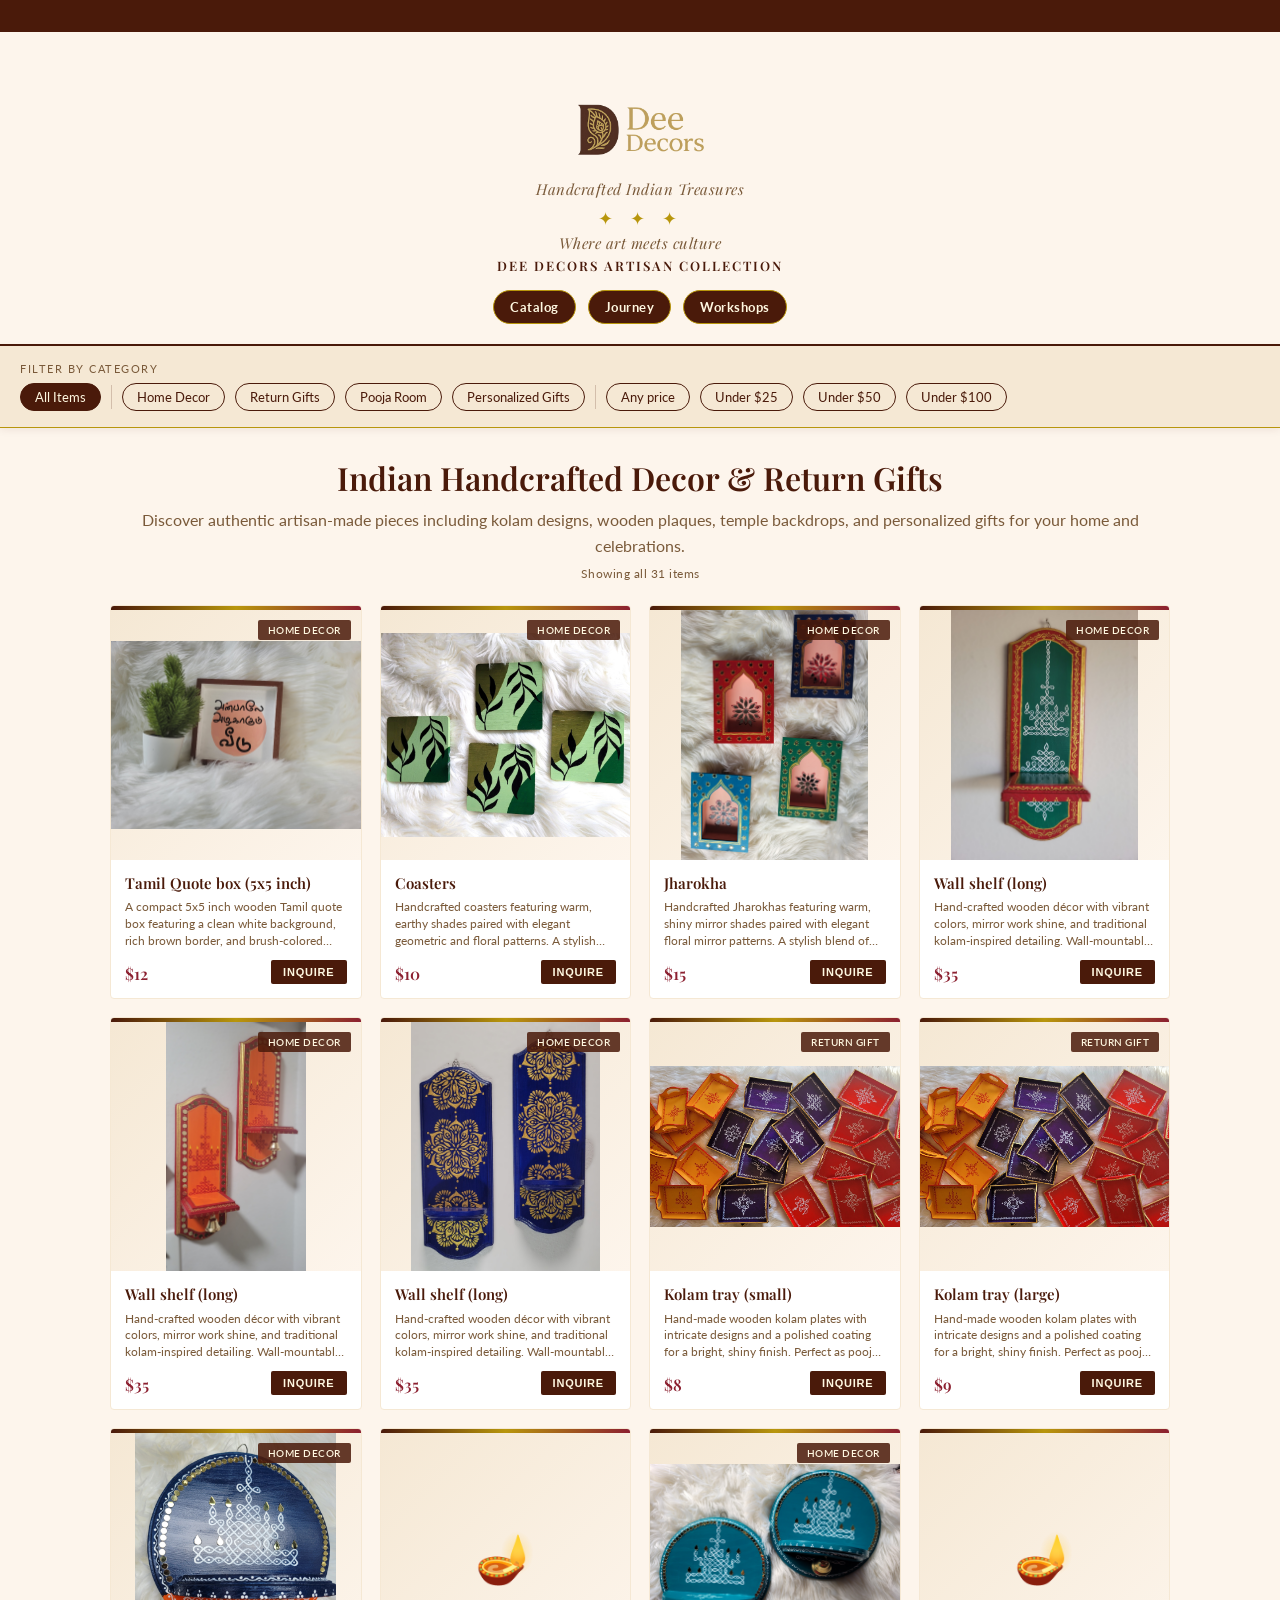
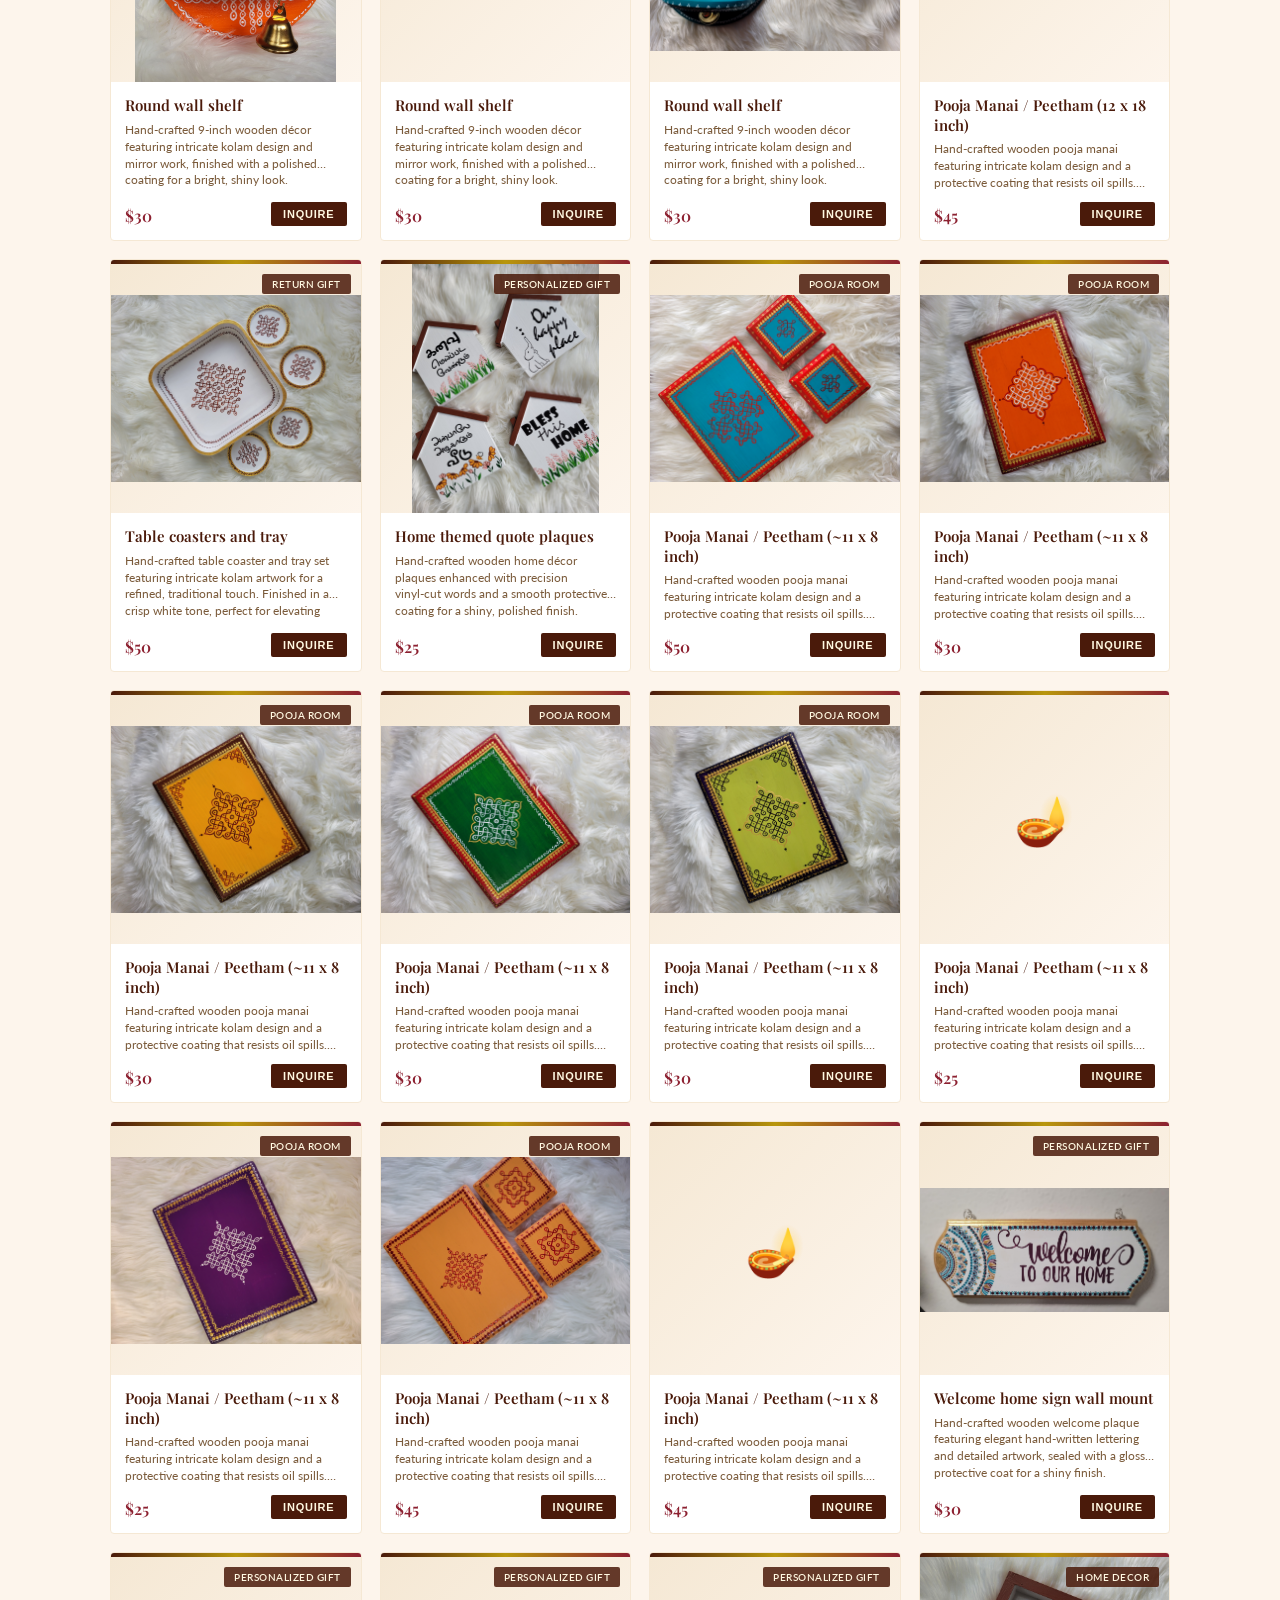
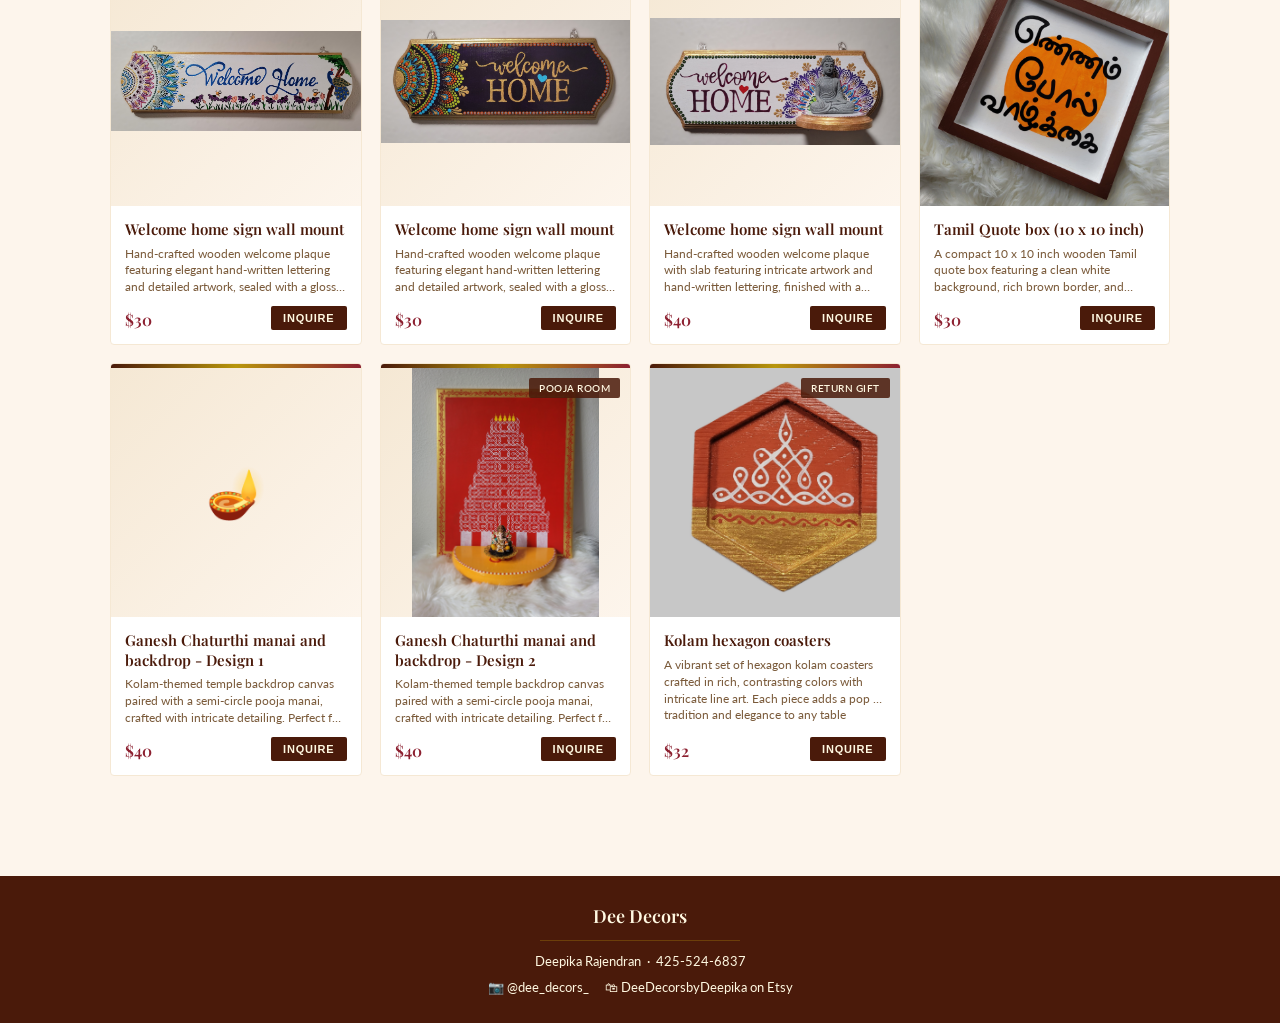
==== index.html @ 22d08502 "link and image updated" ====
<!doctype html>
<html lang="en">
  <head>
    <meta charset="UTF-8" />
    <meta name="viewport" content="width=device-width, initial-scale=1.0" />

    <!-- Primary Meta Tags for SEO -->
    <title>
      Indian Handcrafted Decor & Return Gifts | Dee Decors – Artisan Collection
    </title>
    <meta
      name="description"
      content="Discover authentic Indian handcrafted decor and return gifts at Dee Decors. Shop kolam designs, wooden plaques, temple backdrops, and personalized gifts for home, pooja rooms, and celebrations."
    />
    <meta
      name="keywords"
      content="Indian decor, handcrafted decor, return gifts, kolam designs, wooden plaques, pooja room decor, personalized gifts, Indian home decor, temple backdrop, handmade gifts"
    />
    <meta name="author" content="Dee Decors" />
    <meta name="robots" content="index, follow" />
    <meta name="language" content="English" />

    <!-- Open Graph / Social Media Tags -->
    <meta property="og:type" content="website" />
    <meta
      property="og:title"
      content="Indian Handcrafted Decor & Return Gifts | Dee Decors"
    />
    <meta
      property="og:description"
      content="Handcrafted Indian treasures - authentic decor, return gifts, and personalized items for your home and celebrations."
    />
    <meta property="og:url" content="https://dee-decors.com" />
    <meta property="og:image" content="https://dee-decors.com/og-image.png" />
    <meta name="twitter:card" content="summary_large_image" />
    <meta
      name="twitter:title"
      content="Indian Handcrafted Decor & Return Gifts | Dee Decors"
    />
    <meta
      name="twitter:description"
      content="Discover authentic Indian handcrafted decor and return gifts."
    />

    <!-- Canonical URL -->
    <link rel="canonical" href="https://dee-decors.com/" />

    <!-- Favicon -->
    <link rel="icon" type="image/x-icon" href="favicon.ico" />

    <!-- Fonts -->
    <link
      href="https://fonts.googleapis.com/css2?family=Playfair+Display:ital,wght@0,400;0,600;1,400&family=Lato:wght@300;400;700&display=swap"
      rel="stylesheet"
    />

    <!-- Schema.org Structured Data -->
    <script type="application/ld+json">
      {
        "@context": "https://schema.org",
        "@type": "LocalBusiness",
        "name": "Dee Decors",
        "description": "Handcrafted Indian treasures and return gifts",
        "url": "https://dee-decors.com",
        "telephone": "+1-425-524-6837",
        "sameAs": [
          "https://www.instagram.com/dee_decors_",
          "https://wa.me/14255246837"
        ],
        "address": {
          "@type": "PostalAddress",
          "addressLocality": "Renton",
          "addressRegion": "WA",
          "postalCode": "98055",
          "addressCountry": "US"
        }
      }
    </script>

    <script type="application/ld+json">
      {
        "@context": "https://schema.org/",
        "@type": "CollectionPage",
        "name": "Indian Handcrafted Decor & Return Gifts",
        "description": "Browse our collection of authentic Indian handcrafted decor, return gifts, pooja room items, and personalized gifts.",
        "url": "https://dee-decors.com/",
        "mainEntity": {
          "@type": "Product",
          "@id": "https://dee-decors.com/#products",
          "brand": {
            "@type": "Brand",
            "name": "Dee Decors"
          }
        }
      }
    </script>

    <style>
      /* ── PALETTE ─────────────────────────────── */
      :root {
        --brown: #4a1a0a;
        --gold: #b8960c;
        --gold2: #d4a826;
        --cream: #fdf5ec;
        --cream2: #f5e8d4;
        --red-accent: #8c2030;
        --text: #2d1205;
        --muted: #7a5a3a;
      }

      * {
        box-sizing: border-box;
        margin: 0;
        padding: 0;
      }
      body {
        font-family: "Lato", sans-serif;
        background-color: var(--cream);
        color: var(--text);
        min-height: 100vh;
      }

      /* ── KOLAM BORDER SVG ────────────────────── */
      .kolam-top {
        width: 100%;
        height: 32px;
        background:
          repeating-linear-gradient(
            90deg,
            var(--brown) 0,
            var(--brown) 2px,
            transparent 2px,
            transparent 28px
          ),
          linear-gradient(var(--brown), var(--brown));
        background-size:
          30px 2px,
          100% 2px;
        background-position:
          0 15px,
          0 0;
        border-top: 2px solid var(--brown);
        margin-bottom: 0;
        position: relative;
        overflow: hidden;
      }
      .kolam-top::before {
        content: "";
        position: absolute;
        inset: 0;
        background: repeating-linear-gradient(
          90deg,
          transparent 0 10px,
          var(--brown) 10px 12px,
          transparent 12px 22px,
          var(--brown) 22px 24px,
          transparent 24px 30px
        );
        top: 8px;
        height: 2px;
      }

      /* ── HEADER ──────────────────────────────── */
      header {
        background: var(--cream);
        border-bottom: 2px solid var(--brown);
        padding: 24px 20px 20px;
        text-align: center;
        position: relative;
      }
      .header-border {
        height: 6px;
        background: repeating-linear-gradient(
          90deg,
          var(--brown) 0 14px,
          var(--gold) 14px 20px,
          var(--brown) 20px 34px,
          transparent 34px 40px
        );
        margin-bottom: 20px;
      }
      header img.logo {
        height: 150px;
        margin-bottom: -30px;
      }
      header .tagline {
        font-family: "Playfair Display", serif;
        font-style: italic;
        color: var(--muted);
        font-size: 15px;
        margin-bottom: 4px;
        letter-spacing: 0.5px;
      }
      header .subtitle {
        font-family: "Playfair Display", serif;
        font-weight: 600;
        color: var(--brown);
        font-size: 13px;
        letter-spacing: 2px;
        text-transform: uppercase;
      }
      .header-ornament {
        color: var(--gold);
        font-size: 18px;
        margin: 8px 0 4px;
        letter-spacing: 6px;
      }

      /* ── SECTION BADGE (like flyer) ──────────── */
      .section-badge {
        display: inline-block;
        background: var(--red-accent);
        color: #fff8e1;
        font-family: "Playfair Display", serif;
        font-weight: 600;
        font-size: 13px;
        letter-spacing: 2px;
        text-transform: uppercase;
        padding: 6px 28px;
        border: 2px solid var(--gold);
        border-radius: 2px;
        position: relative;
      }
      .section-badge::before,
      .section-badge::after {
        content: "✦";
        color: var(--gold);
        position: absolute;
        top: 50%;
        transform: translateY(-50%);
        font-size: 10px;
      }
      .section-badge::before {
        left: 8px;
      }
      .section-badge::after {
        right: 8px;
      }

      /* ── FILTER BAR ──────────────────────────– */
      .filter-bar {
        background: var(--cream2);
        border-bottom: 1.5px solid var(--gold);
        padding: 16px 20px;
        position: sticky;
        top: 0;
        z-index: 100;
        box-shadow: 0 2px 8px rgba(74, 26, 10, 0.08);
      }
      .filter-label {
        font-size: 11px;
        text-transform: uppercase;
        letter-spacing: 1.5px;
        color: var(--muted);
        margin-bottom: 8px;
      }
      .filter-groups {
        display: flex;
        flex-wrap: wrap;
        gap: 10px;
        align-items: center;
      }
      .filter-divider {
        width: 1px;
        height: 24px;
        background: var(--brown);
        opacity: 0.2;
      }
      .chip {
        padding: 5px 14px;
        border: 1.5px solid var(--brown);
        border-radius: 20px;
        font-size: 13px;
        font-family: "Lato", sans-serif;
        color: var(--brown);
        background: transparent;
        cursor: pointer;
        transition: all 0.18s ease;
        white-space: nowrap;
      }
      .chip:hover {
        background: var(--cream2);
        border-color: var(--gold);
      }
      .chip.active {
        background: var(--brown);
        color: #fff8e1;
        border-color: var(--brown);
      }
      .chip.price.active {
        background: var(--red-accent);
        border-color: var(--red-accent);
        color: #fff;
      }

      /* ── PRODUCT GRID ────────────────────────– */
      main {
        max-width: 1100px;
        margin: 0 auto;
        padding: 28px 20px 60px;
      }
      .section-header {
        text-align: center;
        margin-bottom: 24px;
      }
      .section-header h1 {
        font-family: "Playfair Display", serif;
        font-size: 32px;
        color: var(--brown);
        margin-bottom: 8px;
        font-weight: 600;
      }
      .section-header p {
        color: var(--muted);
        font-size: 16px;
        line-height: 1.6;
      }
      .results-count {
        font-size: 12px;
        color: var(--muted);
        margin-top: 8px;
        letter-spacing: 0.5px;
      }

      .grid {
        display: grid;
        grid-template-columns: repeat(auto-fill, minmax(220px, 1fr));
        gap: 18px;
      }

      .card {
        background: #fff;
        border: 1px solid var(--cream2);
        border-radius: 4px;
        overflow: hidden;
        cursor: pointer;
        transition:
          transform 0.2s ease,
          box-shadow 0.2s ease;
        display: flex;
        flex-direction: column;
        height: 100%;
      }
      .card:hover {
        transform: translateY(-4px);
        box-shadow: 0 8px 16px rgba(74, 26, 10, 0.12);
      }

      .card-top {
        height: 4px;
        background: linear-gradient(
          90deg,
          var(--brown),
          var(--gold),
          var(--red-accent)
        );
      }

      .card-img-wrap {
        position: relative;
        width: 100%;
        aspect-ratio: 1;
        background: linear-gradient(135deg, var(--cream2), var(--cream));
        display: flex;
        align-items: center;
        justify-content: center;
        overflow: hidden;
      }
      .card-img-wrap img {
        width: 100%;
        height: 100%;
        object-fit: contain;
        transition: transform 0.3s ease;
      }
      .card:hover .card-img-wrap img {
        transform: scale(1.08);
      }

      .card-category {
        position: absolute;
        top: 10px;
        right: 10px;
        background: rgba(74, 26, 10, 0.85);
        color: #fff8e1;
        font-size: 10px;
        padding: 4px 10px;
        border-radius: 2px;
        font-weight: 600;
        letter-spacing: 0.5px;
        text-transform: uppercase;
      }

      .card-body {
        padding: 14px;
        display: flex;
        flex-direction: column;
        flex-grow: 1;
      }
      .card-name {
        font-family: "Playfair Display", serif;
        font-size: 15px;
        font-weight: 600;
        color: var(--brown);
        margin-bottom: 6px;
        line-height: 1.3;
      }
      .card-desc {
        font-size: 12px;
        color: var(--muted);
        margin-bottom: 10px;
        line-height: 1.4;
        display: -webkit-box;
        -webkit-line-clamp: 3;
        -webkit-box-orient: vertical;
        overflow: hidden;
        flex-grow: 1;
      }

      .card-footer {
        display: flex;
        justify-content: space-between;
        align-items: flex-end;
        gap: 8px;
        margin-top: auto;
      }
      .card-price {
        font-family: "Playfair Display", serif;
        font-size: 16px;
        font-weight: 600;
        color: var(--red-accent);
        white-space: nowrap;
      }
      .card-btn {
        padding: 6px 12px;
        background: var(--brown);
        color: #fff8e1;
        border: none;
        border-radius: 2px;
        font-size: 11px;
        font-weight: 600;
        letter-spacing: 0.8px;
        text-transform: uppercase;
        cursor: pointer;
        transition: background 0.2s ease;
        white-space: nowrap;
        margin-left: auto;
      }
      .card-btn:hover {
        background: var(--red-accent);
      }

      .no-img {
        font-size: 48px;
      }

      /* ── MODAL ────────────────────────────── */
      .modal-overlay {
        display: none;
        position: fixed;
        inset: 0;
        background: rgba(0, 0, 0, 0.4);
        z-index: 200;
      }
      .modal-overlay.open {
        display: flex;
        align-items: center;
        justify-content: center;
      }

      .modal {
        display: flex;
        flex-direction: column;
        background: #fff;
        border-radius: 4px;
        overflow: hidden;
        max-width: 600px;
        width: 90%;
        max-height: 85vh;
        overflow-y: auto;
        position: relative;
      }

      .modal-top {
        height: 4px;
        background: linear-gradient(
          90deg,
          var(--brown),
          var(--gold),
          var(--red-accent)
        );
      }

      .modal-close {
        position: absolute;
        top: 12px;
        right: 12px;
        width: 32px;
        height: 32px;
        background: var(--cream2);
        border: none;
        border-radius: 50%;
        font-size: 20px;
        cursor: pointer;
        display: flex;
        align-items: center;
        justify-content: center;
        z-index: 1;
        transition: background 0.2s ease;
      }
      .modal-close:hover {
        background: var(--brown);
        color: #fff;
      }

      .modal-img-wrap {
        width: 100%;
        aspect-ratio: 1;
        background: linear-gradient(135deg, var(--cream2), var(--cream));
        display: flex;
        align-items: center;
        justify-content: center;
        position: relative;
        overflow: hidden;
      }
      .modal-img-wrap img {
        width: 100%;
        height: 100%;
        object-fit: contain;
      }

      .no-img-lg {
        font-size: 64px;
      }

      .carousel {
        position: relative;
        width: 100%;
        height: 100%;
      }
      .carousel-slide {
        display: none;
        width: 100%;
        height: 100%;
      }
      .carousel-slide.active {
        display: flex;
        align-items: center;
        justify-content: center;
      }
      .carousel-slide img {
        width: 100%;
        height: 100%;
        object-fit: contain;
      }

      .carousel-btn {
        position: absolute;
        top: 50%;
        transform: translateY(-50%);
        width: 40px;
        height: 40px;
        background: rgba(0, 0, 0, 0.5);
        color: #fff;
        border: none;
        cursor: pointer;
        font-size: 20px;
        display: flex;
        align-items: center;
        justify-content: center;
        transition: background 0.2s ease;
        z-index: 10;
      }
      .carousel-btn:hover {
        background: rgba(0, 0, 0, 0.7);
      }
      .carousel-btn.prev {
        left: 8px;
      }
      .carousel-btn.next {
        right: 8px;
      }

      .carousel-dots {
        position: absolute;
        bottom: 12px;
        left: 50%;
        transform: translateX(-50%);
        display: flex;
        gap: 6px;
        z-index: 10;
      }
      .carousel-dot {
        width: 8px;
        height: 8px;
        background: rgba(255, 255, 255, 0.6);
        border: none;
        border-radius: 50%;
        cursor: pointer;
        transition: background 0.2s ease;
      }
      .carousel-dot.active {
        background: rgba(255, 255, 255, 1);
      }

      .modal-body {
        padding: 20px;
      }
      .modal-cat {
        font-size: 11px;
        text-transform: uppercase;
        letter-spacing: 1px;
        color: var(--muted);
        margin-bottom: 6px;
      }
      .modal-name {
        font-family: "Playfair Display", serif;
        font-size: 24px;
        font-weight: 600;
        color: var(--brown);
        margin-bottom: 12px;
        line-height: 1.3;
      }
      .modal-desc {
        color: var(--text);
        font-size: 14px;
        line-height: 1.6;
        margin-bottom: 12px;
      }
      .modal-price {
        font-family: "Playfair Display", serif;
        font-size: 20px;
        font-weight: 600;
        color: var(--red-accent);
        margin-bottom: 4px;
      }
      .modal-note {
        font-size: 12px;
        color: var(--muted);
        margin-bottom: 16px;
        font-style: italic;
      }

      .modal-actions {
        display: flex;
        flex-direction: column;
        gap: 10px;
      }
      .btn-primary,
      .btn-secondary {
        padding: 12px 16px;
        border: none;
        border-radius: 2px;
        font-size: 13px;
        font-weight: 600;
        letter-spacing: 0.8px;
        text-transform: uppercase;
        cursor: pointer;
        text-decoration: none;
        display: inline-flex;
        align-items: center;
        justify-content: center;
        gap: 8px;
        transition: all 0.2s ease;
      }
      .btn-primary {
        background: var(--brown);
        color: #fff8e1;
      }
      .btn-primary:hover {
        background: var(--red-accent);
      }
      .btn-secondary {
        background: var(--cream2);
        color: var(--brown);
        border: 1.5px solid var(--brown);
      }
      .btn-secondary:hover {
        background: var(--brown);
        color: #fff8e1;
      }

      .empty-state {
        padding: 60px 20px;
        text-align: center;
      }
      .empty-state p {
        font-size: 18px;
        color: var(--brown);
        margin-bottom: 8px;
      }
      .empty-state small {
        color: var(--muted);
        font-size: 13px;
      }

      /* ── FOOTER ──────────────────────────────── */
      footer {
        background: var(--brown);
        color: #fff8e1;
        text-align: center;
        padding: 28px 20px;
        font-size: 13px;
        margin-top: 40px;
      }
      footer a {
        color: #fff8e1;
        text-decoration: none;
        transition: color 0.15s;
      }
      footer a:hover {
        color: var(--gold);
      }
      .footer-name {
        font-family: "Playfair Display", serif;
        font-size: 18px;
        font-weight: 600;
        margin-bottom: 4px;
      }
      .footer-contact {
        margin: 8px 0;
        font-size: 13px;
      }
      .footer-links {
        display: flex;
        justify-content: center;
        gap: 16px;
        margin-top: 10px;
        flex-wrap: wrap;
      }
      footer .gold-line {
        height: 1px;
        background: var(--gold);
        opacity: 0.3;
        margin: 12px auto;
        max-width: 200px;
      }

      /* ── RESPONSIVE ──────────────────────────– */
      @media (max-width: 600px) {
        .grid {
          grid-template-columns: repeat(auto-fill, minmax(160px, 1fr));
          gap: 12px;
        }
        .section-header h1 {
          font-size: 24px;
        }
        .modal {
          width: 95%;
          max-height: 90vh;
        }
      }

      .top-nav {
        margin-top: 16px;
        display: flex;
        justify-content: center;
        gap: 12px;
        flex-wrap: wrap;
      }
      .top-nav a {
        text-decoration: none;
        color: #fff8e1;
        background: var(--brown);
        padding: 8px 16px;
        border-radius: 20px;
        border: 1px solid var(--gold);
        font-size: 13px;
        font-weight: 700;
        letter-spacing: 0.5px;
      }
      .top-nav a:hover {
        background: var(--red-accent);
      }
    </style>
  </head>
  <body>
    <div class="kolam-top"></div>

    <header>
      <img
        class="logo"
        src="[data-uri]"
        alt="Dee Decors Logo"
        onerror="this.style.display = 'none'"
      />
      <h1 style="display: none">
        Dee Decors - Handcrafted Indian Decor and Return Gifts
      </h1>
      <!-- Replace with your actual logo -->
      <!-- <img class="logo" src="logo.png" alt="Dee Decors Logo" /> -->
      <!-- <div style="font-size: 48px; margin-bottom: 12px">🪔</div> -->
      <div class="tagline">Handcrafted Indian Treasures</div>
      <div class="header-ornament">✦ ✦ ✦</div>
      <p class="tagline">Where art meets culture</p>
      <div class="subtitle">Dee Decors Artisan Collection</div>
      <div class="top-nav">
        <a href="./">Catalog</a>
        <a href="journey.html">Journey</a>
        <a href="workshops.html">Workshops</a>
      </div>
    </header>

    <nav class="filter-bar" role="navigation" aria-label="Product Filters">
      <div class="filter-label">Filter by Category</div>
      <div class="filter-groups">
        <button
          class="chip active"
          onclick="setFilter('category', 'all', this)"
          aria-label="Show all products"
        >
          All Items
        </button>
        <div class="filter-divider"></div>
        <button
          class="chip"
          onclick="setFilter('category', 'home', this)"
          aria-label="Filter by Home Decor"
        >
          Home Decor
        </button>
        <button
          class="chip"
          onclick="setFilter('category', 'return', this)"
          aria-label="Filter by Return Gifts"
        >
          Return Gifts
        </button>
        <button
          class="chip"
          onclick="setFilter('category', 'pooja', this)"
          aria-label="Filter by Pooja Room decor"
        >
          Pooja Room
        </button>
        <button
          class="chip"
          onclick="setFilter('category', 'gift', this)"
          aria-label="Filter by Personalized Gifts"
        >
          Personalized Gifts
        </button>
        <div class="filter-divider"></div>
        <button
          class="chip price"
          onclick="setFilter('price', 'all', this)"
          aria-label="Filter products any dollars"
        >
          Any price
        </button>
        <button
          class="chip price"
          onclick="setFilter('price', '25', this)"
          aria-label="Filter products under 25 dollars"
        >
          Under $25
        </button>
        <button
          class="chip price"
          onclick="setFilter('price', '50', this)"
          aria-label="Filter products under 50 dollars"
        >
          Under $50
        </button>
        <button
          class="chip price"
          onclick="setFilter('price', '100', this)"
          aria-label="Filter products under 100 dollars"
        >
          Under $100
        </button>
      </div>
    </nav>

    <main>
      <section class="section-header">
        <h1>Indian Handcrafted Decor & Return Gifts</h1>
        <p>
          Discover authentic artisan-made pieces including kolam designs, wooden
          plaques, temple backdrops, and personalized gifts for your home and
          celebrations.
        </p>
        <div class="results-count" id="results-count">Showing all items</div>
      </section>

      <section
        class="grid"
        id="product-grid"
        role="grid"
        aria-label="Product Catalog"
      >
        <!-- Products rendered by JavaScript -->
      </section>
    </main>

    <!-- Modal for Product Details -->
    <div
      class="modal-overlay"
      id="modal"
      onclick="closeModal(event)"
      role="dialog"
      aria-labelledby="modal-name"
    >
      <div class="modal">
        <div class="modal-top"></div>
        <button
          class="modal-close"
          onclick="closeModalBtn()"
          aria-label="Close product details"
        >
          ✕
        </button>
        <div class="modal-img-wrap" id="modal-img-wrap">
          <span class="no-img-lg">🪔</span>
        </div>
        <div class="modal-body">
          <div class="modal-cat" id="modal-cat"></div>
          <h2 class="modal-name" id="modal-name"></h2>
          <p class="modal-desc" id="modal-desc"></p>
          <div class="modal-price" id="modal-price"></div>
          <div class="modal-note" id="modal-note"></div>
          <div class="modal-actions" id="modal-actions"></div>
        </div>
      </div>
    </div>

    <script>
      // ═══════════════════════════════════════════════════════
      // CONFIGURATION
      // ═══════════════════════════════════════════════════════

      const DEFAULT_WHATSAPP = "14255246837"; // Replace with your WhatsApp number
      const DEFAULT_INSTA = "dee_decors_"; // Replace with your Instagram handle

      // ═══════════════════════════════════════════════════════
      // PRODUCT DATA
      // ═══════════════════════════════════════════════════════

      const products = [
        {
          name: "Tamil Quote box (5x5 inch)",
          category: "home",
          price: 12,
          desc: "A compact 5x5 inch wooden Tamil quote box featuring a clean white background, rich brown border, and brush‑colored Tamil words that add a warm, handcrafted charm. Perfect as a minimalist décor piece that brings cultural elegance and inspiration to any space.",
          imgs: [
            "pics/quotebox5in_1.jpg",
            "pics/quotebox5in_2.jpg",
            "pics/quotebox5in_3.jpg",
            "pics/quotebox5in_4.jpg",
            "pics/quotebox5in_5.jpg",
            "pics/quotebox5in_6.jpg",
            "pics/quotebox5in_7.jpg",
            "pics/quotebox5in_8.jpg",
          ],
          note: "Custom quotes/sizes can be made upon request",
        },
        {
          name: "Coasters",
          category: "home",
          price: 10,
          desc: "Handcrafted coasters featuring warm, earthy shades paired with elegant geometric and floral patterns. A stylish blend of color and design that elevates any table setting.",
          imgs: [
            "pics/Coasters_1.jpg",
            "pics/Coasters_2.jpg",
            "pics/Coasters_3.jpg",
            "pics/Coasters_4.jpg",
          ],
          note: "Custom order can be made upon request",
        },
        {
          name: "Jharokha",
          category: "home",
          price: 15,
          desc: "Handcrafted Jharokhas featuring warm, shiny mirror shades paired with elegant floral mirror patterns. A stylish blend of color and design that elevates any home setting.",
          imgs: [
            "pics/Jharokha_1.jpg",
            "pics/Jharokha_2.jpg",
            "pics/Jharokha_3.jpg",
            "pics/Jharokha_4.jpg",
            "pics/Jharokha_5.jpg",
            "pics/Jharokha_6.jpg",
          ],
          note: "Custom order can be made upon request",
        },
        {
          name: "Wall shelf (long)",
          category: "home",
          price: 35,
          desc: "Hand‑crafted wooden décor with vibrant colors, mirror work shine, and traditional kolam‑inspired detailing. Wall‑mountable and sturdy enough to hold up to 0.5 lb, perfect for bells, candles, or small accents.",
          img: "pics/wallshelf_1.jpg",
          note: "Price per piece",
        },
        {
          name: "Wall shelf (long)",
          category: "home",
          price: 35,
          desc: "Hand‑crafted wooden décor with vibrant colors, mirror work shine, and traditional kolam‑inspired detailing. Wall‑mountable and sturdy enough to hold up to 0.5 lb, perfect for bells, candles, or small accents.",
          img: "pics/wallshelf_2.jpg",
          note: "Price per piece",
        },
        {
          name: "Wall shelf (long)",
          category: "home",
          price: 35,
          desc: "Hand‑crafted wooden décor with vibrant colors, mirror work shine, and traditional kolam‑inspired detailing. Wall‑mountable and sturdy enough to hold up to 0.5 lb, perfect for bells, candles, or small accents.",
          img: "pics/wallshelf_3.jpg",
          note: "Price per piece",
        },
        {
          name: "Kolam tray (small)",
          category: "return",
          price: 8,
          desc: "Hand‑made wooden kolam plates with intricate designs and a polished coating for a bright, shiny finish. Perfect as pooja return gifts, adding a touch of tradition and elegance to any celebration.",
          img: "pics/kolamplate_1.jpg",
          note: "Price per piece",
        },
        {
          name: "Kolam tray (large)",
          category: "return",
          price: 9,
          desc: "Hand‑made wooden kolam plates with intricate designs and a polished coating for a bright, shiny finish. Perfect as pooja return gifts, adding a touch of tradition and elegance to any celebration.",
          img: "pics/kolamplate_1.jpg",
          note: "Price per piece",
        },
        {
          name: "Round wall shelf",
          category: "home",
          price: 30,
          desc: "Hand‑crafted 9‑inch wooden décor featuring intricate kolam design and mirror work, finished with a polished coating for a bright, shiny look. Wall‑mountable and sturdy enough to hold 0.5 lb, making it both decorative and functional.",
          img: "pics/wallshelfround_1.jpg",
          note: "Price per piece",
        },
        {
          name: "Round wall shelf",
          category: "home",
          price: 30,
          desc: "Hand‑crafted 9‑inch wooden décor featuring intricate kolam design and mirror work, finished with a polished coating for a bright, shiny look. Wall‑mountable and sturdy enough to hold 0.5 lb, making it both decorative and functional.",
          img: "pics/wallshelfround_2.jpg",
          note: "Price per piece",
        },
        {
          name: "Round wall shelf",
          category: "home",
          price: 30,
          desc: "Hand‑crafted 9‑inch wooden décor featuring intricate kolam design and mirror work, finished with a polished coating for a bright, shiny look. Wall‑mountable and sturdy enough to hold 0.5 lb, making it both decorative and functional.",
          img: "pics/wallshelfround_3.jpg",
          note: "Price per piece",
        },
        {
          name: "Pooja Manai / Peetham (12 x 18 inch)",
          category: "pooja",
          price: 45,
          desc: "Hand‑crafted wooden pooja manai featuring intricate kolam design and a protective coating that resists oil spills. Perfect for placing idols, offering both beauty and durability in daily rituals.",
          img: "pics/manai_1.jpg",
          note: "Price per piece",
        },
        {
          name: "Table coasters and tray",
          category: "return",
          price: 50,
          desc: "Hand‑crafted table coaster and tray set featuring intricate kolam artwork for a refined, traditional touch. Finished in a crisp white tone, perfect for elevating everyday use or festive serving.",
          img: "pics/tableset_1.jpg",
          note: "Price per set",
        },
        {
          name: "Home themed quote plaques",
          category: "gift",
          price: 25,
          desc: "Hand‑crafted wooden home décor plaques enhanced with precision vinyl‑cut words and a smooth protective coating for a shiny, polished finish. Lightweight and wall‑mountable, they bring a warm, welcoming touch to any space with lasting durability.",
          imgs: [
            "pics/homesign_1.jpg",
            "pics/homesign_2.jpg",
            "pics/homesign_3.jpg",
            "pics/homesign_4.jpg",
          ],
          note: "Price per set",
        },
        {
          name: "Pooja Manai / Peetham (~11 x 8 inch)",
          category: "pooja",
          price: 50,
          desc: "Hand‑crafted wooden pooja manai featuring intricate kolam design and a protective coating that resists oil spills. Perfect for placing idols, offering both beauty and durability in daily rituals.",
          img: "pics/smallmanai_1.jpg",
          note: "Price per set",
        },
        {
          name: "Pooja Manai / Peetham (~11 x 8 inch)",
          category: "pooja",
          price: 30,
          desc: "Hand‑crafted wooden pooja manai featuring intricate kolam design and a protective coating that resists oil spills. Perfect for placing idols, offering both beauty and durability in daily rituals.",
          img: "pics/smallmanai_2.jpg",
          note: "Price per piece",
        },
        {
          name: "Pooja Manai / Peetham (~11 x 8 inch)",
          category: "pooja",
          price: 30,
          desc: "Hand‑crafted wooden pooja manai featuring intricate kolam design and a protective coating that resists oil spills. Perfect for placing idols, offering both beauty and durability in daily rituals.",
          img: "pics/smallmanai_3.jpg",
          note: "Price per piece",
        },
        {
          name: "Pooja Manai / Peetham (~11 x 8 inch)",
          category: "pooja",
          price: 30,
          desc: "Hand‑crafted wooden pooja manai featuring intricate kolam design and a protective coating that resists oil spills. Perfect for placing idols, offering both beauty and durability in daily rituals.",
          img: "pics/smallmanai_4.jpg",
          note: "Price per piece",
        },
        {
          name: "Pooja Manai / Peetham (~11 x 8 inch)",
          category: "pooja",
          price: 30,
          desc: "Hand‑crafted wooden pooja manai featuring intricate kolam design and a protective coating that resists oil spills. Perfect for placing idols, offering both beauty and durability in daily rituals.",
          img: "pics/smallmanai_5.jpg",
          note: "Price per piece",
        },
        {
          name: "Pooja Manai / Peetham (~11 x 8 inch)",
          category: "pooja",
          price: 25,
          desc: "Hand‑crafted wooden pooja manai featuring intricate kolam design and a protective coating that resists oil spills. Perfect for placing idols, offering both beauty and durability in daily rituals.",
          img: "pics/smallmanai_6.jpg",
          note: "Price per piece",
        },
        {
          name: "Pooja Manai / Peetham (~11 x 8 inch)",
          category: "pooja",
          price: 25,
          desc: "Hand‑crafted wooden pooja manai featuring intricate kolam design and a protective coating that resists oil spills. Perfect for placing idols, offering both beauty and durability in daily rituals.",
          img: "pics/smallmanai_7.jpg",
          note: "Price per piece",
        },
        {
          name: "Pooja Manai / Peetham (~11 x 8 inch)",
          category: "pooja",
          price: 45,
          desc: "Hand‑crafted wooden pooja manai featuring intricate kolam design and a protective coating that resists oil spills. Perfect for placing idols, offering both beauty and durability in daily rituals.",
          img: "pics/smallmanai_8.jpg",
          note: "Price per set",
        },
        {
          name: "Pooja Manai / Peetham (~11 x 8 inch)",
          category: "pooja",
          price: 45,
          desc: "Hand‑crafted wooden pooja manai featuring intricate kolam design and a protective coating that resists oil spills. Perfect for placing idols, offering both beauty and durability in daily rituals.",
          img: "pics/smallmanai_9.jpg",
          note: "Price per set",
        },
        {
          name: "Welcome home sign wall mount",
          category: "gift",
          price: 30,
          desc: "Hand‑crafted wooden welcome plaque featuring elegant hand‑written lettering and detailed artwork, sealed with a glossy protective coat for a shiny finish. Lightweight and easy to wall‑mount, it brings a warm, inviting touch to any entryway or living space.",
          img: "pics/welcome_1.jpg",
          note: "Price per piece",
        },
        {
          name: "Welcome home sign wall mount",
          category: "gift",
          price: 30,
          desc: "Hand‑crafted wooden welcome plaque featuring elegant hand‑written lettering and detailed artwork, sealed with a glossy protective coat for a shiny finish. Lightweight and easy to wall‑mount, it brings a warm, inviting touch to any entryway or living space.",
          img: "pics/welcome_2.jpg",
          note: "Price per piece",
        },
        {
          name: "Welcome home sign wall mount",
          category: "gift",
          price: 30,
          desc: "Hand‑crafted wooden welcome plaque featuring elegant hand‑written lettering and detailed artwork, sealed with a glossy protective coat for a shiny finish. Lightweight and easy to wall‑mount, it brings a warm, inviting touch to any entryway or living space.",
          img: "pics/welcome_4.jpg",
          note: "Price per piece",
        },
        {
          name: "Welcome home sign wall mount",
          category: "gift",
          price: 40,
          desc: "Hand‑crafted wooden welcome plaque with slab featuring intricate artwork and hand‑written lettering, finished with a glossy protective coat for a shiny look. Designed with a small platform that can hold up to 0.5 lb, perfect for placing small décor accents.",
          img: "pics/welcome_3.jpg",
          note: "Price per piece",
        },
        {
          name: "Tamil Quote box (10 x 10 inch)",
          category: "home",
          price: 30,
          desc: "A compact 10 x 10 inch wooden Tamil quote box featuring a clean white background, rich brown border, and brush‑colored with Tamil/custom words that adds a warm, handcrafted charm. Perfect as a minimalist décor piece that brings cultural elegance and inspiration to any space.",
          img: "pics/quotebox10in_1.jpg",
          note: "Custom quotes can be made upon request",
        },
        {
          name: "Ganesh Chaturthi manai and backdrop - Design 1",
          category: "pooja",
          price: 40,
          desc: "Kolam‑themed temple backdrop canvas paired with a semi‑circle pooja manai, crafted with intricate detailing. Perfect for Vinayagar Chathurthi, adding a traditional and divine touch to your festive setup.",
          imgs: ["pics/ganeshset1_1.jpg", "pics/ganeshset1_2.jpg"],
          note: "price per set",
        },
        {
          name: "Ganesh Chaturthi manai and backdrop - Design 2",
          category: "pooja",
          price: 40,
          desc: "Kolam‑themed temple backdrop canvas paired with a semi‑circle pooja manai, crafted with intricate detailing. Perfect for Vinayagar Chathurthi, adding a traditional and divine touch to your festive setup.",
          imgs: ["pics/ganeshset2_1.jpg", "pics/ganeshset2_2.jpg"],
          note: "price per set",
        },
        {
          name: "Kolam hexagon coasters",
          category: "return",
          price: 32,
          desc: "A vibrant set of hexagon kolam coasters crafted in rich, contrasting colors with intricate line art. Each piece adds a pop of tradition and elegance to any table setting.",
          imgs: [
            "pics/kolamhexagon_1.jpg",
            "pics/kolamhexagon_2.jpg",
            "pics/kolamhexagon_3.jpg",
            "pics/kolamhexagon_4.jpg",
            "pics/kolamhexagon_5.jpg",
            "pics/kolamhexagon_6.jpg",
          ],
          note: "price per set of 5",
        },
      ];

      // ═══════════════════════════════════════════════════════

      const CATEGORY_LABELS = {
        home: "Home Decor",
        return: "Return Gift",
        pooja: "Pooja Room",
        gift: "Personalized Gift",
      };

      let currentCategory = "all";
      let currentPrice = "all";

      function renderGrid() {
        const grid = document.getElementById("product-grid");
        const visible = products.filter((p) => {
          const catOk =
            currentCategory === "all" || p.category === currentCategory;
          const priceOk =
            currentPrice === "all" || p.price < Number(currentPrice);
          return catOk && priceOk;
        });

        document.getElementById("results-count").textContent =
          visible.length === products.length
            ? `Showing all ${products.length} items`
            : `Showing ${visible.length} of ${products.length} items`;

        if (visible.length === 0) {
          grid.innerHTML = `<div class="empty-state"><p>No items found</p><small>Try a different filter</small></div>`;
          return;
        }

        grid.innerHTML = visible
          .map((p, i) => {
            const idx = products.indexOf(p);
            return `
    <div class="card" onclick="openModal(${idx})" role="button" tabindex="0" aria-label="View ${p.name}">
      <div class="card-top"></div>
      <div class="card-img-wrap">
        ${
          (Array.isArray(p.imgs) && p.imgs.length > 0) || p.img
            ? `<img src="${Array.isArray(p.imgs) && p.imgs.length > 0 ? p.imgs[0] : p.img}" alt="${p.name}" onerror="this.parentElement.innerHTML='<span class=no-img>🪔</span>'">`
            : `<span class="no-img">🪔</span>`
        }
        <span class="card-category">${CATEGORY_LABELS[p.category] || p.category}</span>
      </div>
      <div class="card-body">
        <div class="card-name">${p.name}</div>
        <div class="card-desc">${p.desc}</div>
        <div class="card-footer">
          <span class="card-price">$${p.price}</span>
          <button class="card-btn" aria-label="Inquire about ${p.name}">Inquire</button>
        </div>
      </div>
    </div>`;
          })
          .join("");
      }

      function setFilter(type, value, btn) {
        if (type === "category") {
          currentCategory = value;
          document
            .querySelectorAll(".chip:not(.price)")
            .forEach((b) => b.classList.remove("active"));
        } else {
          currentPrice = value;
          document
            .querySelectorAll(".chip.price")
            .forEach((b) => b.classList.remove("active"));
        }
        btn.classList.add("active");
        renderGrid();
      }

      // Carousel state
      let carouselIdx = 0;
      let carouselImages = [];

      function openModal(idx) {
        const p = products[idx];
        document.getElementById("modal-cat").textContent =
          CATEGORY_LABELS[p.category] || p.category;
        document.getElementById("modal-name").textContent = p.name;
        document.getElementById("modal-desc").textContent = p.desc;
        document.getElementById("modal-price").textContent = "$" + p.price;
        document.getElementById("modal-note").textContent = p.note || "";

        // Build carousel - support both single img (string) and multiple imgs (array)
        carouselIdx = 0;
        carouselImages = [];
        if (Array.isArray(p.imgs) && p.imgs.length > 0) {
          carouselImages = p.imgs;
        } else if (p.img) {
          carouselImages = [p.img];
        }

        const imgWrap = document.getElementById("modal-img-wrap");
        if (carouselImages.length === 0) {
          imgWrap.innerHTML = `<span class="no-img-lg">🪔</span>`;
        } else if (carouselImages.length === 1) {
          imgWrap.innerHTML = `<div class="carousel"><div class="carousel-slide active"><img src="${carouselImages[0]}" alt="${p.name}" onerror="this.src='';this.parentElement.innerHTML='<span class=no-img-lg>🪔</span>'"></div></div>`;
        } else {
          const slides = carouselImages
            .map(
              (src, i) =>
                `<div class="carousel-slide${i === 0 ? " active" : ""}" data-i="${i}"><img src="${src}" alt="${p.name} - Image ${i + 1}" onerror="this.src='';this.style.display='none'"></div>`,
            )
            .join("");
          const dots = carouselImages
            .map(
              (_, i) =>
                `<button class="carousel-dot${i === 0 ? " active" : ""}" onclick="goSlide(${i})" aria-label="View image ${i + 1}"></button>`,
            )
            .join("");
          imgWrap.innerHTML = `
      <div class="carousel" id="carousel">
        ${slides}
        <button class="carousel-btn prev" onclick="prevSlide()" aria-label="Previous image">&#8249;</button>
        <button class="carousel-btn next" onclick="nextSlide()" aria-label="Next image">&#8250;</button>
      </div>
      <div class="carousel-dots">${dots}</div>`;
        }

        const wa = p.whatsapp || DEFAULT_WHATSAPP;
        const ig = p.insta || DEFAULT_INSTA;
        const msg = encodeURIComponent(
          `Hi Deepika! I'm interested in "${p.name}" ($${p.price}). Could you please share more details?`,
        );

        document.getElementById("modal-actions").innerHTML = `
    <a class="btn-primary" href="https://wa.me/${wa}?text=${msg}" target="_blank" rel="noopener noreferrer">
      💬 Message on WhatsApp
    </a>
    <a class="btn-secondary" href="https://www.instagram.com/${ig}" target="_blank" rel="noopener noreferrer">
      📷 DM on Instagram
    </a>
  `;

        document.getElementById("modal").classList.add("open");
        document.body.style.overflow = "hidden";
      }

      function goSlide(n) {
        carouselIdx = n;
        document
          .querySelectorAll(".carousel-slide")
          .forEach((s, i) => s.classList.toggle("active", i === n));
        document
          .querySelectorAll(".carousel-dot")
          .forEach((d, i) => d.classList.toggle("active", i === n));
      }
      function nextSlide() {
        goSlide((carouselIdx + 1) % carouselImages.length);
      }
      function prevSlide() {
        goSlide(
          (carouselIdx - 1 + carouselImages.length) % carouselImages.length,
        );
      }

      function closeModal(e) {
        if (e.target === document.getElementById("modal")) closeModalBtn();
      }
      function closeModalBtn() {
        document.getElementById("modal").classList.remove("open");
        document.body.style.overflow = "";
      }

      document.addEventListener("keydown", (e) => {
        if (e.key === "Escape") closeModalBtn();
      });

      renderGrid();
    </script>

    <footer>
      <div class="footer-name">Dee Decors</div>
      <div class="gold-line"></div>
      <div class="footer-contact">
        Deepika Rajendran &nbsp;·&nbsp;
        <a href="tel:4255246837">425-524-6837</a>
      </div>
      <div class="footer-links">
        <a href="https://www.instagram.com/dee_decors_" target="_blank"
          >📷 @dee_decors_</a
        >
        <a href="https://www.etsy.com/shop/DeeDecorsbyDeepika" target="_blank"
          >🛍 DeeDecorsbyDeepika on Etsy</a
        >
      </div>
    </footer>
  </body>
</html>
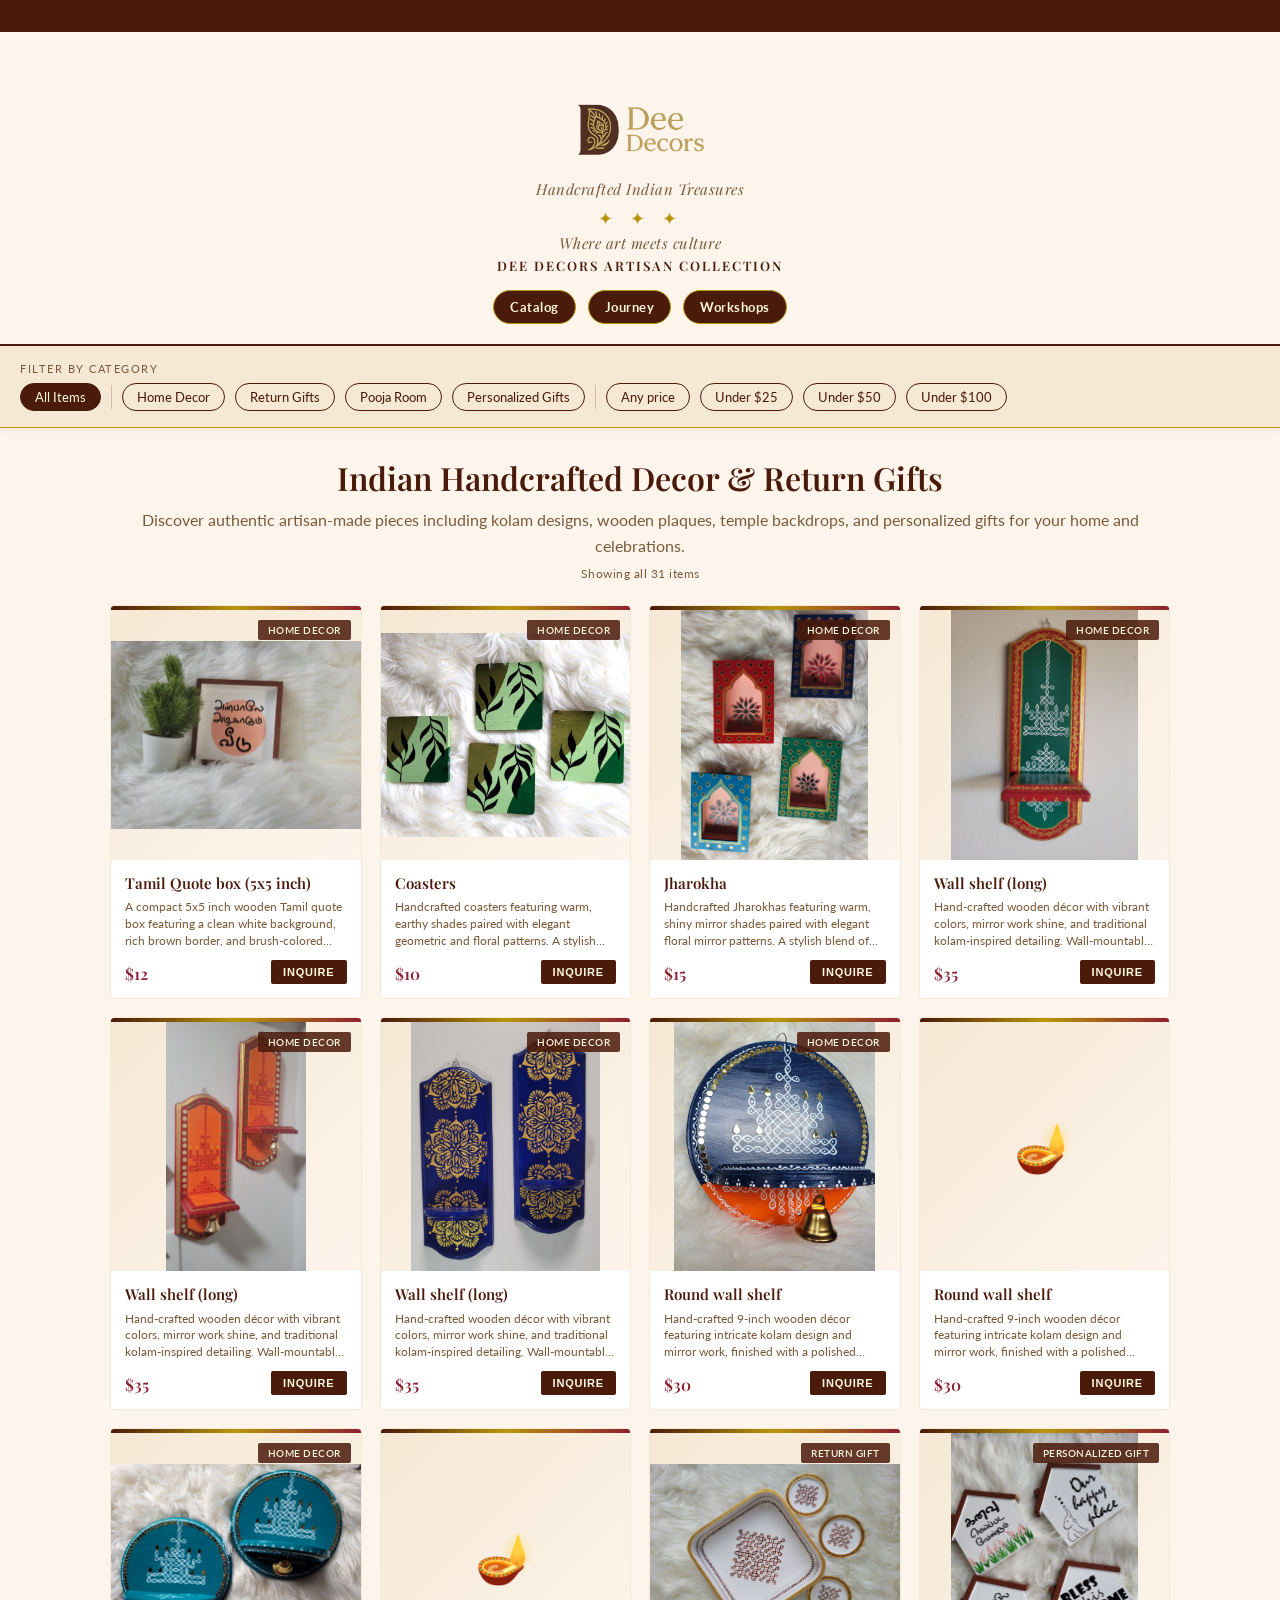
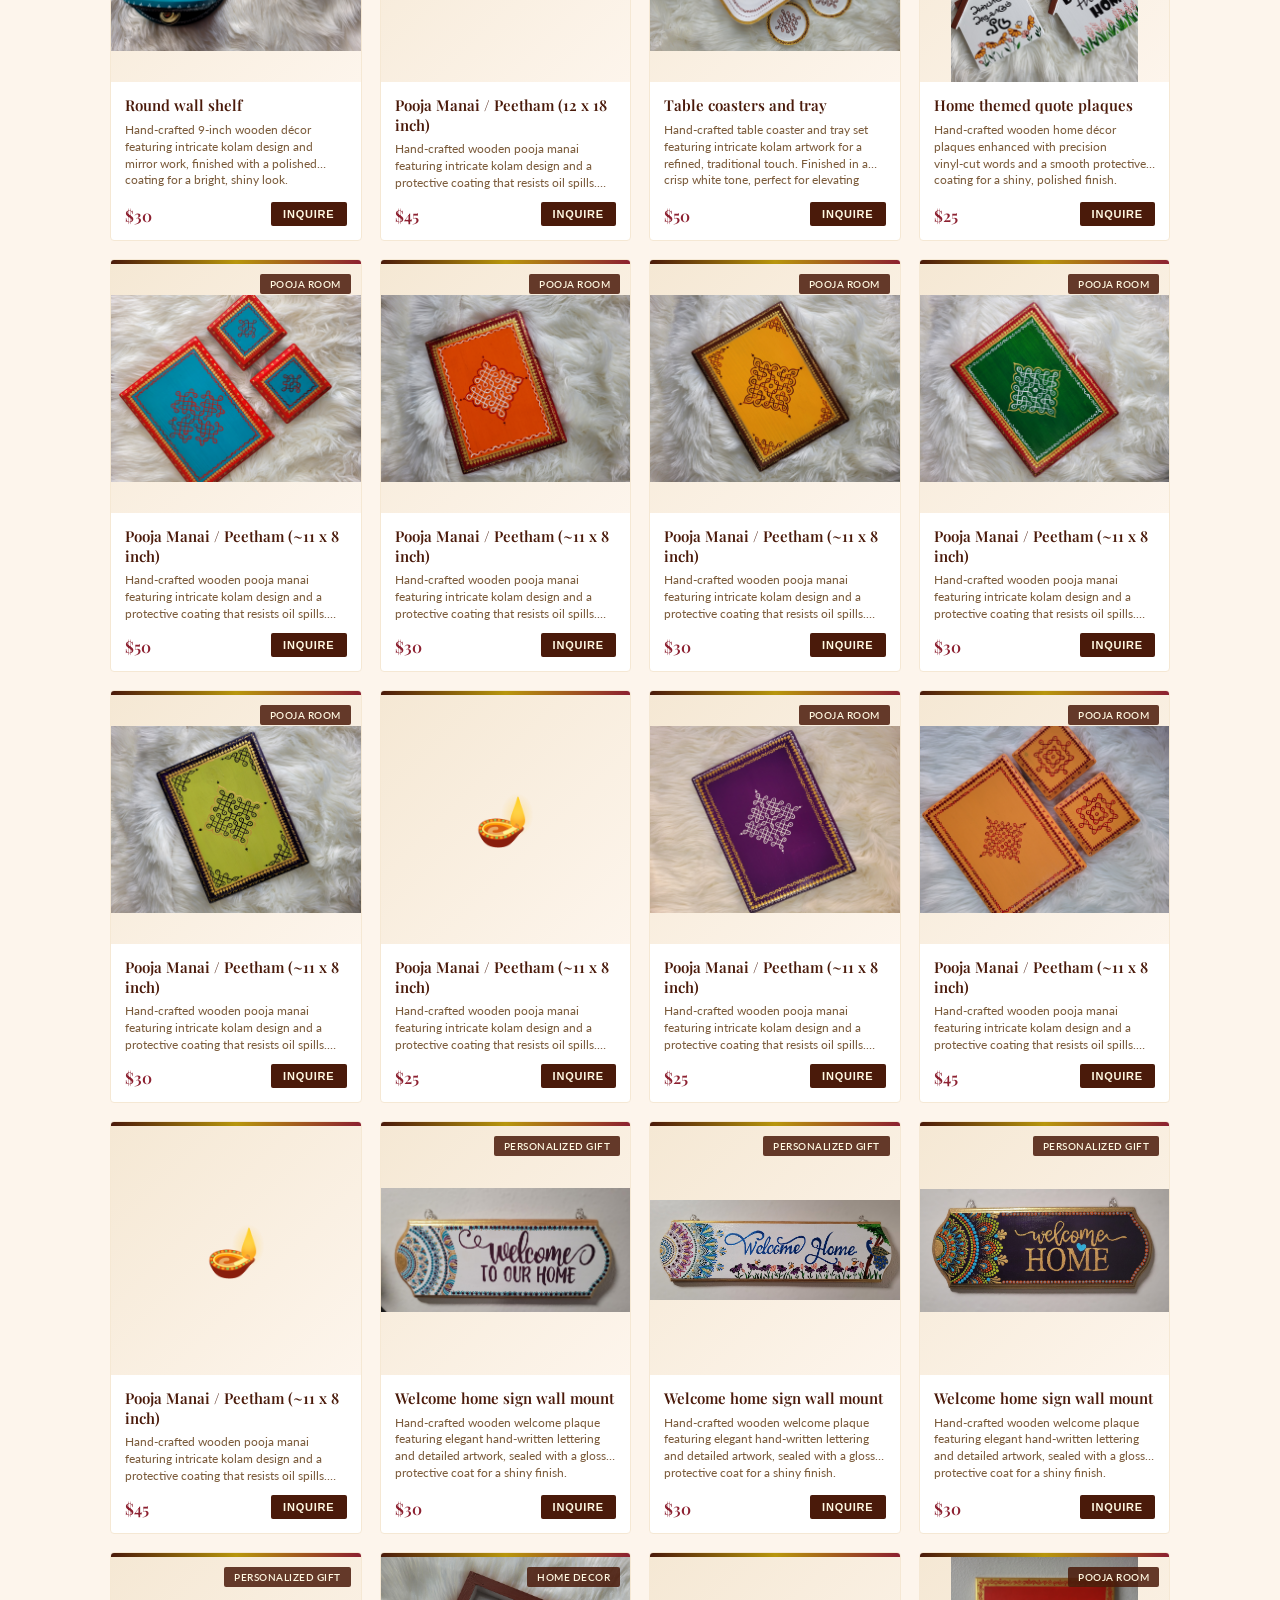
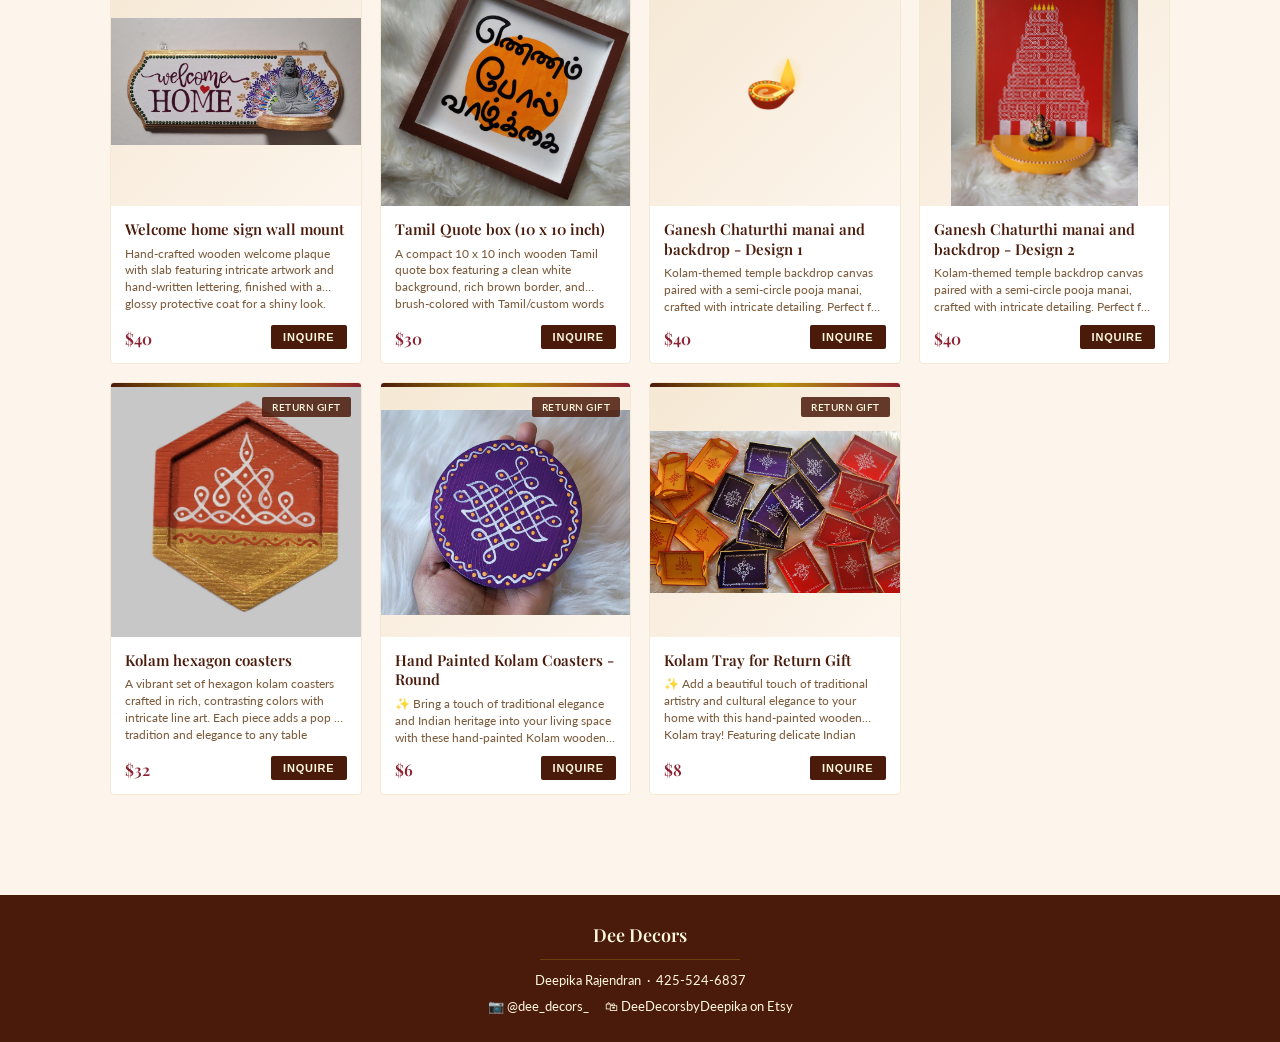
==== commit 094eb450: "Updated products" ====
--- a/index.html
+++ b/index.html
@@ -1006,22 +1006,6 @@
           note: "Price per piece",
         },
         {
-          name: "Kolam tray (small)",
-          category: "return",
-          price: 8,
-          desc: "Hand‑made wooden kolam plates with intricate designs and a polished coating for a bright, shiny finish. Perfect as pooja return gifts, adding a touch of tradition and elegance to any celebration.",
-          img: "pics/kolamplate_1.jpg",
-          note: "Price per piece",
-        },
-        {
-          name: "Kolam tray (large)",
-          category: "return",
-          price: 9,
-          desc: "Hand‑made wooden kolam plates with intricate designs and a polished coating for a bright, shiny finish. Perfect as pooja return gifts, adding a touch of tradition and elegance to any celebration.",
-          img: "pics/kolamplate_1.jpg",
-          note: "Price per piece",
-        },
-        {
           name: "Round wall shelf",
           category: "home",
           price: 30,
@@ -1216,6 +1200,35 @@
             "pics/kolamhexagon_6.jpg",
           ],
           note: "price per set of 5",
+        },
+        {
+          name: "Hand Painted Kolam Coasters - Round",
+          category: "return",
+          price: 6,
+          desc: "✨ Bring a touch of traditional elegance and Indian heritage into your living space with these hand-painted Kolam wooden coasters! Sealed with a protective glossy coating, these coasters seamlessly blend culture, function, and art.\n🎁 Perfect for everyday use, hosting, festive celebrations (Diwali, Navratri, Housewarming), or as a unique gift for loved ones!\nKey Features & Specifications \n🎨 Art Style: Traditional Kolam / Rangoli design hand-painted on vibrant bases\n🌲 Material: Wood\n⭕ Shape: Round\n📏 Dimensions: 4-inch diameter | 0.5 cm thickness\n✨ Finish: Protective high-gloss coating for long-lasting shine and heat resistance\n🛡️ Protection: Fitted with non-slip pads on the bottom to safeguard your surfaces\n🌈 Color Options: Available in Purple, Blue, Green, and Red\n\nCare Instructions\n🧽 Wipe clean with a soft, damp cloth\n🚫 Do not soak in water or place in the dishwasher",
+          imgs: [
+            "pics/kcst_1.jpg",
+            "pics/kcst_2.jpg",
+            "pics/kcst_3.jpg",
+            "pics/kcst_4.jpg",
+            "pics/kcst_5.jpg",
+          ],
+          note: "Price per piece",
+        },
+        {
+          name: "Kolam Tray for Return Gift",
+          category: "return",
+          price: 8,
+          desc: "✨ Add a beautiful touch of traditional artistry and cultural elegance to your home with this hand-painted wooden Kolam tray! Featuring delicate Indian kolam designs against a vibrant background and finished with elegant gold trim, this small tray seamlessly combines tradition with utility and coated with glossy finish for shinny appearance.\n\n🎁 Ideal for displaying small decor items, holding puja accessories, or gifting on occasions like Diwali, Navratri, housewarmings, and weddings!\n\nKey Features & Specifications\n🎨 Art Style: Hand-painted traditional Kolam / Rangoli design with metallic accents\n🌲 Material: Plywood\n📐 Dimensions: 6.5 in (L) x 4.875 in (W) x 1 in (H)\n🤲 Design: Built-in side cut-out handles for easy movement and display",
+          imgs: [
+            "pics/kolamplate_1.jpg",
+            "pics/tray_1.jpg",
+            "pics/tray_2.jpg",
+            "pics/tray_3.jpg",
+            "pics/tray_4.jpg",
+            "pics/tray_5.jpg",
+          ],
+          note: "price per piece",
         },
       ];
 
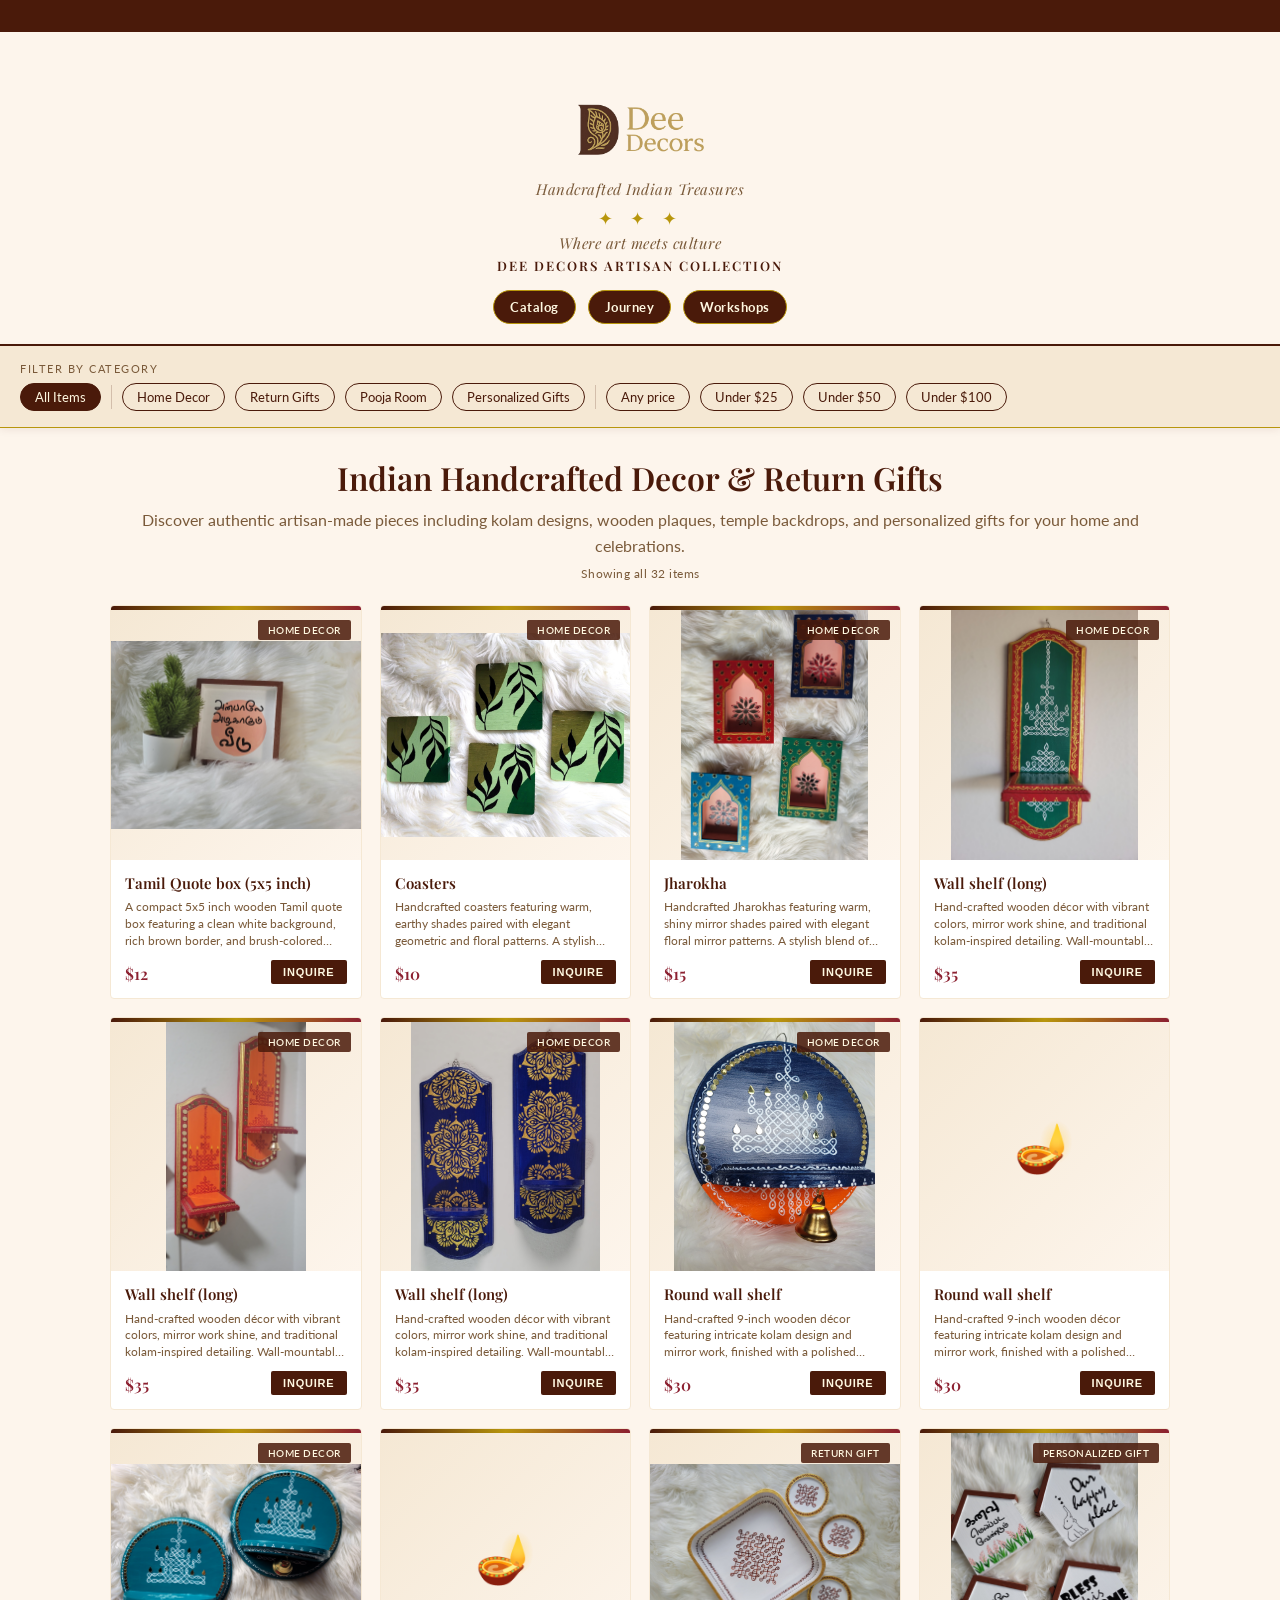
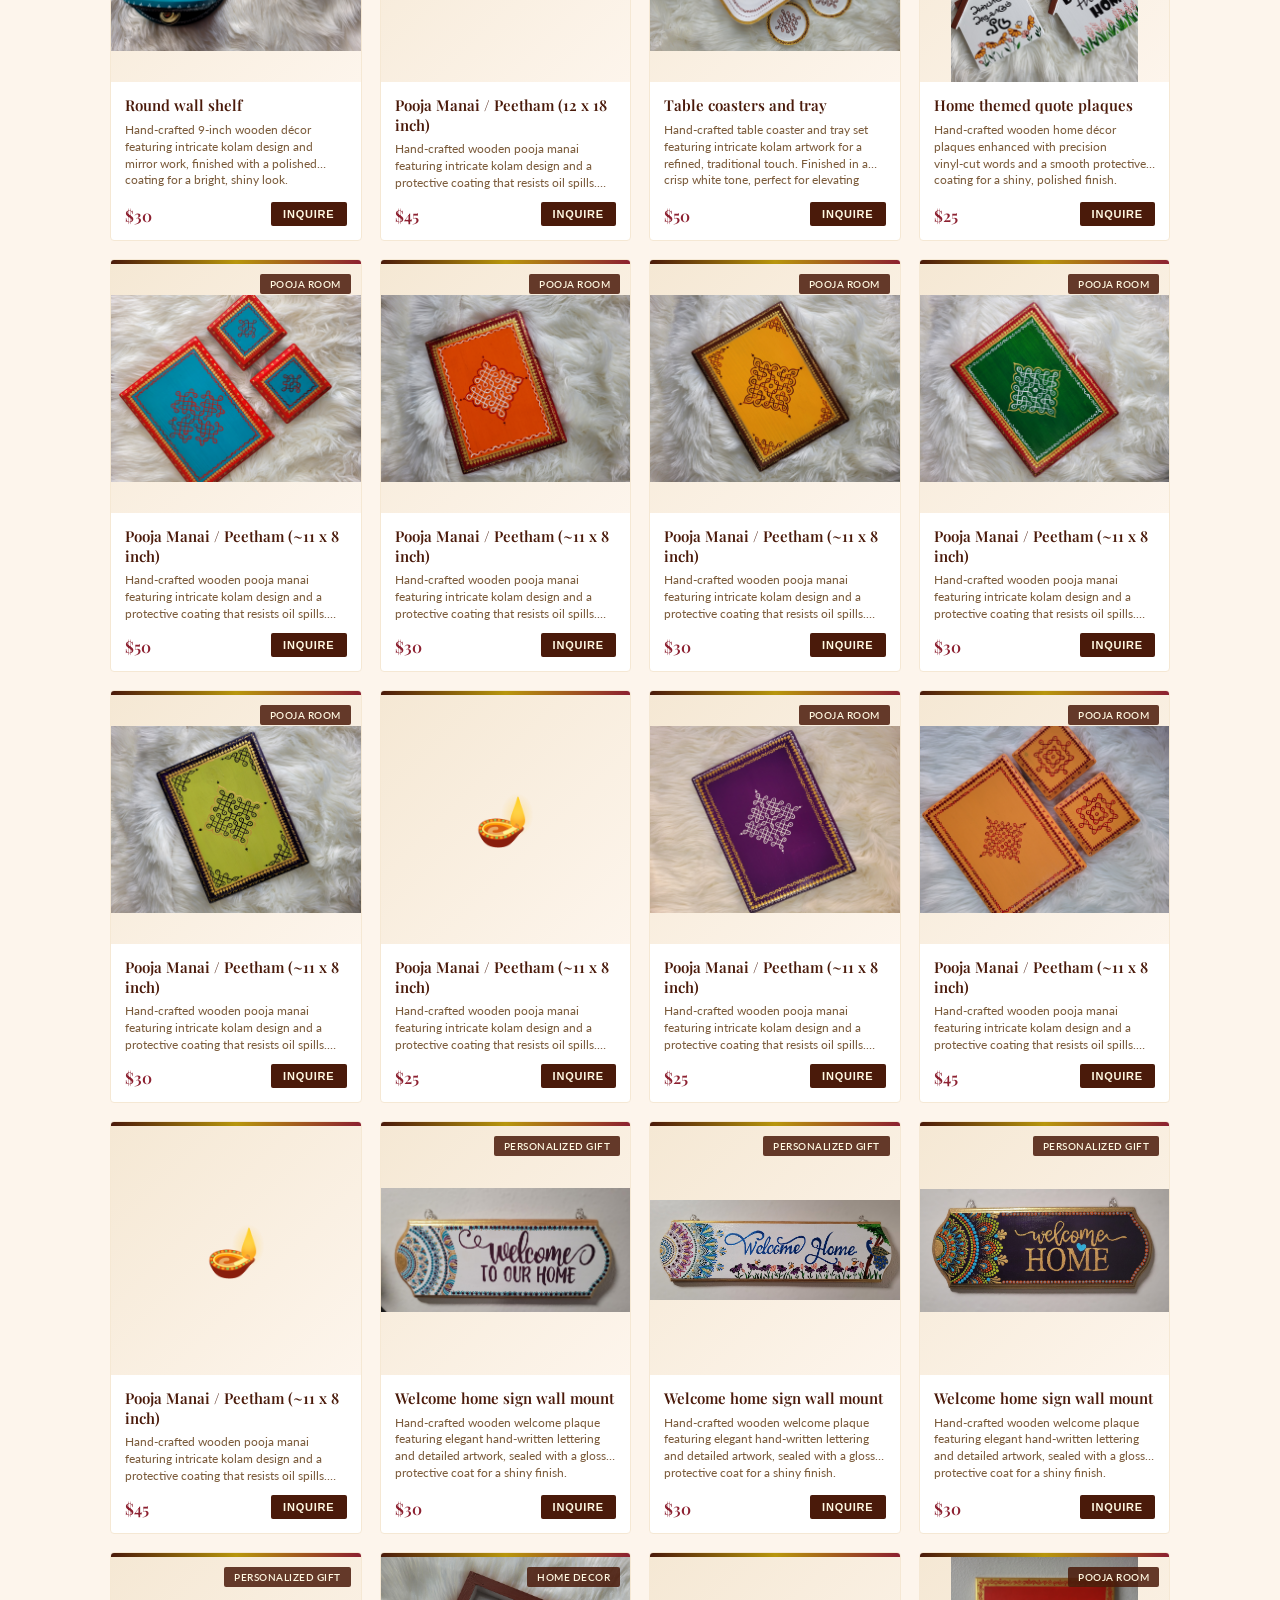
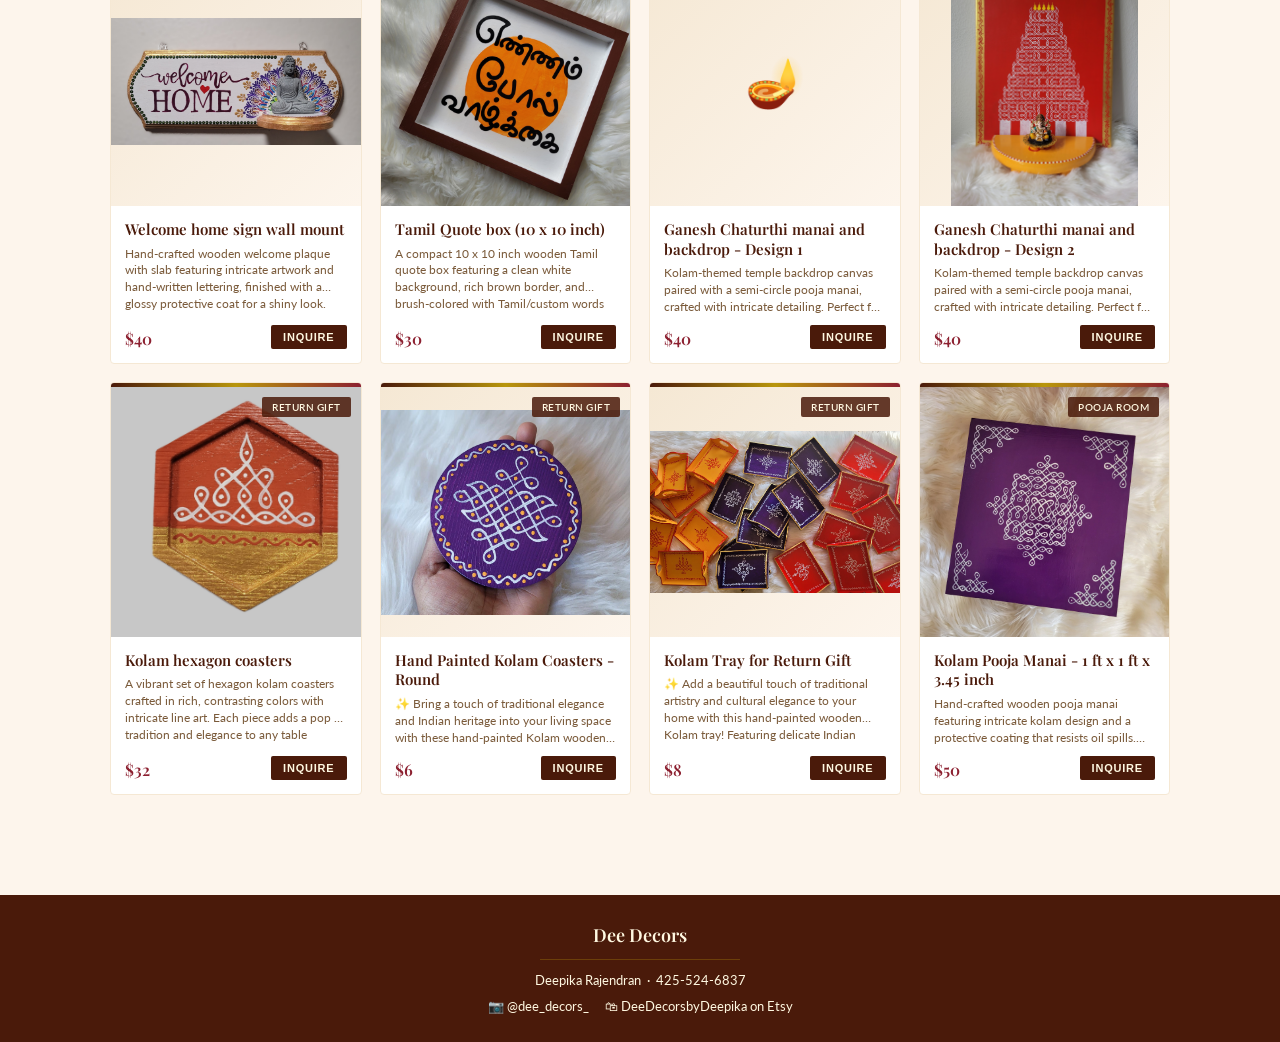
==== commit 80369063: "Added 1 ft manai" ====
--- a/index.html
+++ b/index.html
@@ -472,11 +472,10 @@
         flex-direction: column;
         background: #fff;
         border-radius: 4px;
-        overflow: hidden;
         max-width: 600px;
         width: 90%;
         max-height: 85vh;
-        overflow-y: auto;
+        overflow: hidden;
         position: relative;
       }
 
@@ -514,7 +513,8 @@
 
       .modal-img-wrap {
         width: 100%;
-        aspect-ratio: 1;
+        height: min(45vh, 400px);
+        flex-shrink: 0;
         background: linear-gradient(135deg, var(--cream2), var(--cream));
         display: flex;
         align-items: center;
@@ -604,6 +604,9 @@
 
       .modal-body {
         padding: 20px;
+        overflow-y: auto;
+        flex: 1 1 auto;
+        min-height: 0;
       }
       .modal-cat {
         font-size: 11px;
@@ -747,6 +750,9 @@
         .modal {
           width: 95%;
           max-height: 90vh;
+        }
+        .modal-img-wrap {
+          height: min(38vh, 320px);
         }
       }
 
@@ -1230,6 +1236,24 @@
           ],
           note: "price per piece",
         },
+        {
+          name: "Kolam Pooja Manai - 1 ft x 1 ft x 3.45 inch",
+          category: "pooja",
+          price: 50,
+          desc: "Hand‑crafted wooden pooja manai featuring intricate kolam design and a protective coating that resists oil spills. Perfect for placing idols, offering both beauty and durability in daily rituals.",
+          imgs: [
+            "pics/manai1ft_1.webp",
+            "pics/manai1ft_2.webp",
+            "pics/manai1ft_3.webp",
+            "pics/manai1ft_4.webp",
+            "pics/manai1ft_5.webp",
+            "pics/manai1ft_6.webp",
+            "pics/manai1ft_7.webp",
+            "pics/manai1ft_8.webp",
+            "pics/manai1ft_9.webp",
+          ],
+          note: "Price per piece",
+        },
       ];
 
       // ═══════════════════════════════════════════════════════
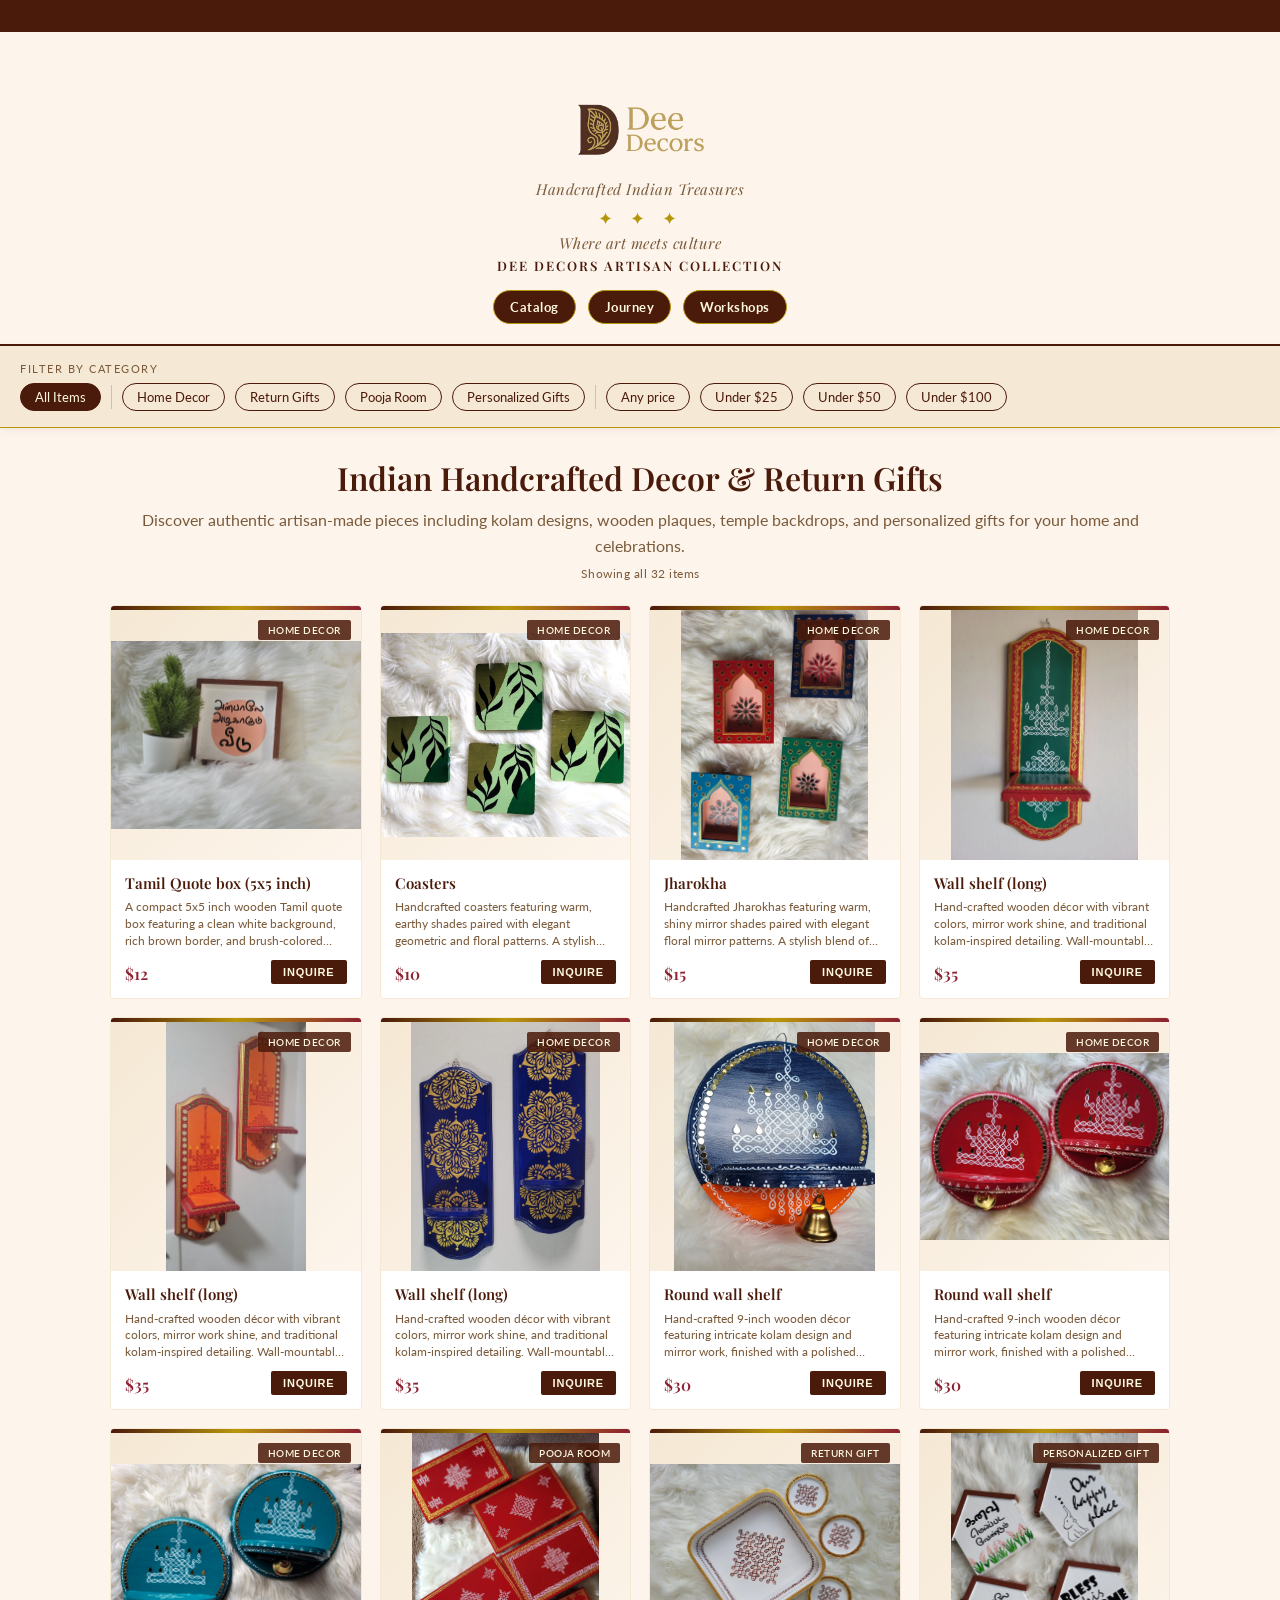
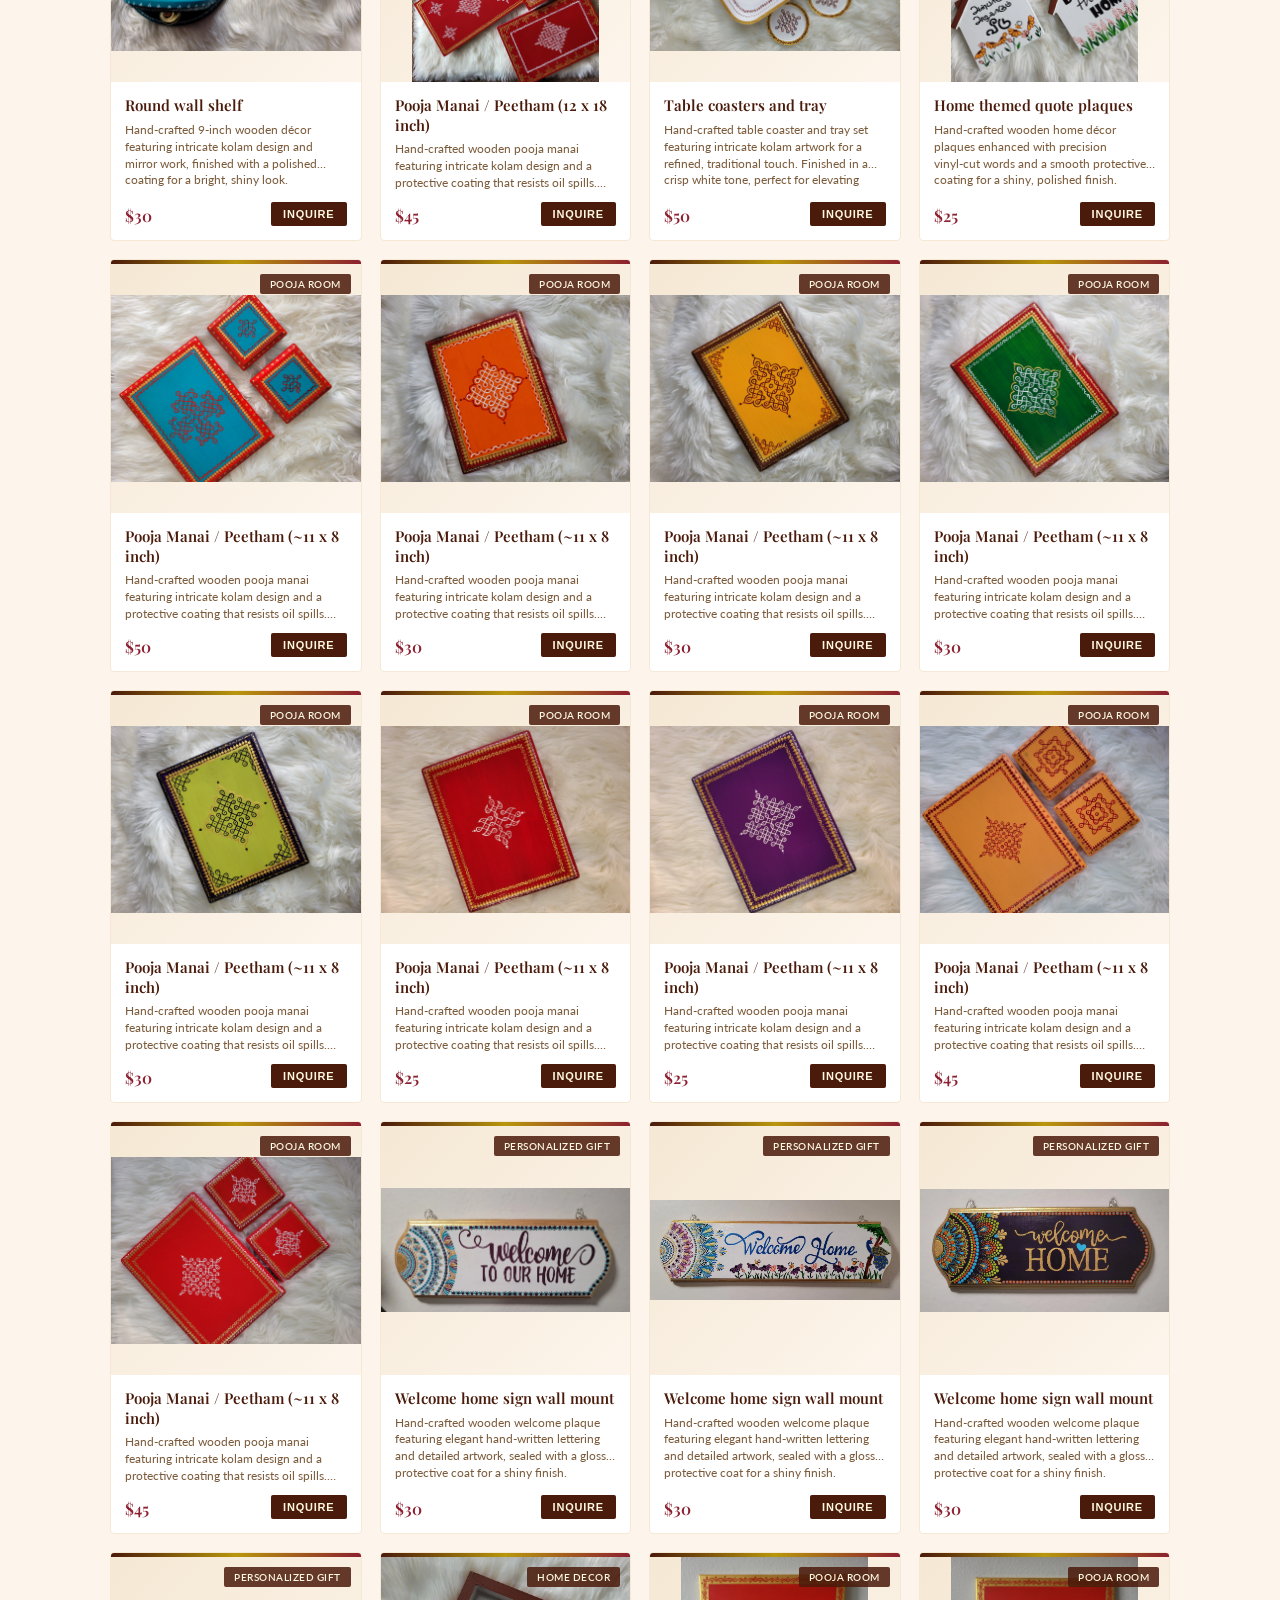
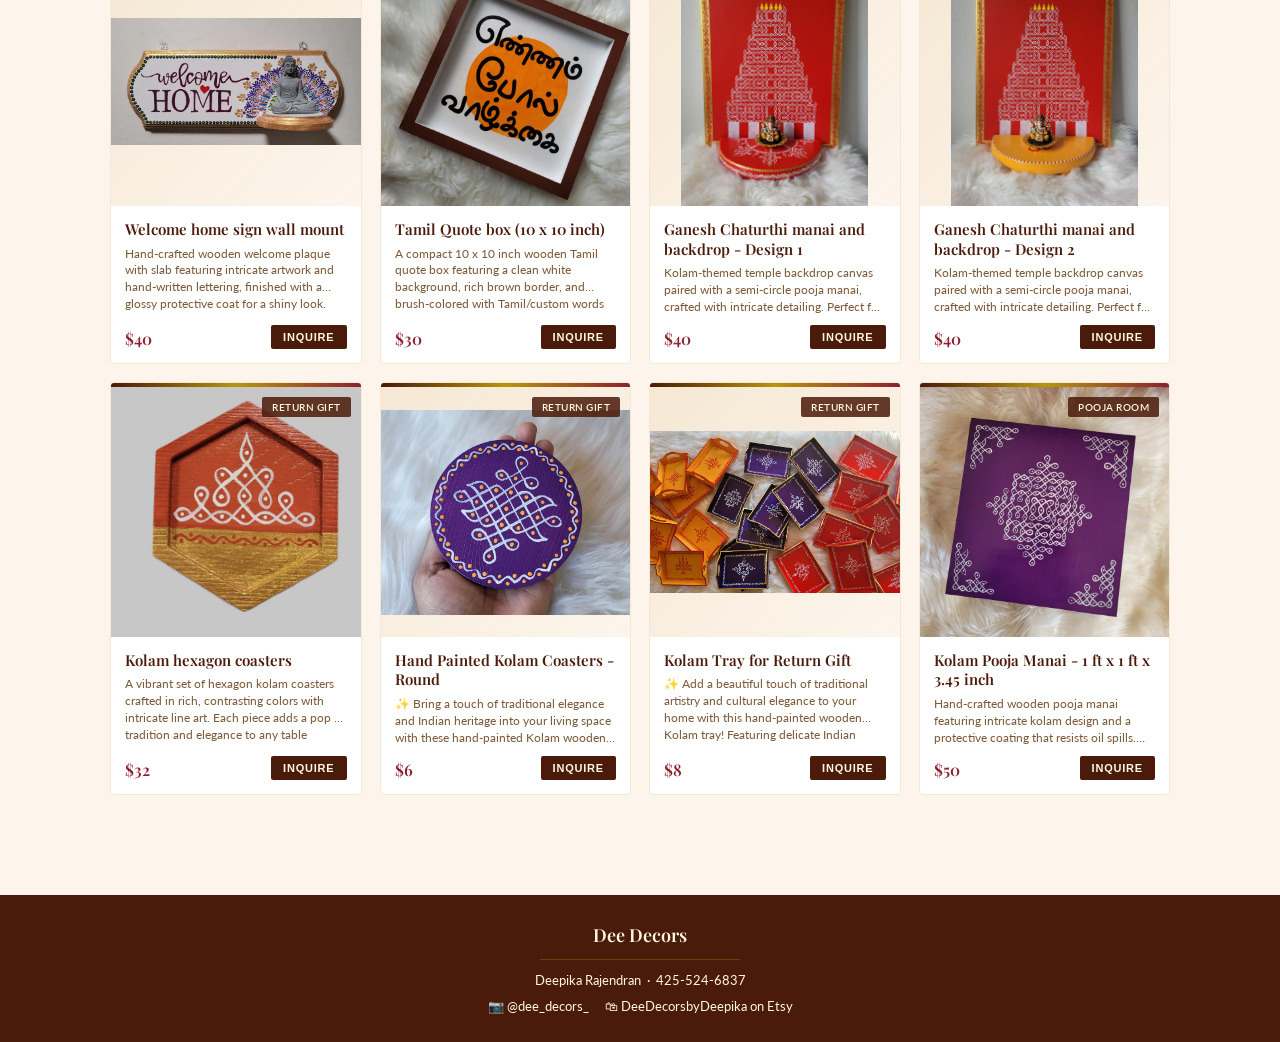
==== commit 61220a6d: "moved to webp format" ====
--- a/index.html
+++ b/index.html
@@ -948,14 +948,14 @@
           price: 12,
           desc: "A compact 5x5 inch wooden Tamil quote box featuring a clean white background, rich brown border, and brush‑colored Tamil words that add a warm, handcrafted charm. Perfect as a minimalist décor piece that brings cultural elegance and inspiration to any space.",
           imgs: [
-            "pics/quotebox5in_1.jpg",
-            "pics/quotebox5in_2.jpg",
-            "pics/quotebox5in_3.jpg",
-            "pics/quotebox5in_4.jpg",
-            "pics/quotebox5in_5.jpg",
-            "pics/quotebox5in_6.jpg",
-            "pics/quotebox5in_7.jpg",
-            "pics/quotebox5in_8.jpg",
+            "pics/quotebox5in_1.webp",
+            "pics/quotebox5in_2.webp",
+            "pics/quotebox5in_3.webp",
+            "pics/quotebox5in_4.webp",
+            "pics/quotebox5in_5.webp",
+            "pics/quotebox5in_6.webp",
+            "pics/quotebox5in_7.webp",
+            "pics/quotebox5in_8.webp",
           ],
           note: "Custom quotes/sizes can be made upon request",
         },
@@ -965,10 +965,10 @@
           price: 10,
           desc: "Handcrafted coasters featuring warm, earthy shades paired with elegant geometric and floral patterns. A stylish blend of color and design that elevates any table setting.",
           imgs: [
-            "pics/Coasters_1.jpg",
-            "pics/Coasters_2.jpg",
-            "pics/Coasters_3.jpg",
-            "pics/Coasters_4.jpg",
+            "pics/Coasters_1.webp",
+            "pics/Coasters_2.webp",
+            "pics/Coasters_3.webp",
+            "pics/Coasters_4.webp",
           ],
           note: "Custom order can be made upon request",
         },
@@ -978,12 +978,12 @@
           price: 15,
           desc: "Handcrafted Jharokhas featuring warm, shiny mirror shades paired with elegant floral mirror patterns. A stylish blend of color and design that elevates any home setting.",
           imgs: [
-            "pics/Jharokha_1.jpg",
-            "pics/Jharokha_2.jpg",
-            "pics/Jharokha_3.jpg",
-            "pics/Jharokha_4.jpg",
-            "pics/Jharokha_5.jpg",
-            "pics/Jharokha_6.jpg",
+            "pics/Jharokha_1.webp",
+            "pics/Jharokha_2.webp",
+            "pics/Jharokha_3.webp",
+            "pics/Jharokha_4.webp",
+            "pics/Jharokha_5.webp",
+            "pics/Jharokha_6.webp",
           ],
           note: "Custom order can be made upon request",
         },
@@ -992,7 +992,7 @@
           category: "home",
           price: 35,
           desc: "Hand‑crafted wooden décor with vibrant colors, mirror work shine, and traditional kolam‑inspired detailing. Wall‑mountable and sturdy enough to hold up to 0.5 lb, perfect for bells, candles, or small accents.",
-          img: "pics/wallshelf_1.jpg",
+          img: "pics/wallshelf_1.webp",
           note: "Price per piece",
         },
         {
@@ -1000,7 +1000,7 @@
           category: "home",
           price: 35,
           desc: "Hand‑crafted wooden décor with vibrant colors, mirror work shine, and traditional kolam‑inspired detailing. Wall‑mountable and sturdy enough to hold up to 0.5 lb, perfect for bells, candles, or small accents.",
-          img: "pics/wallshelf_2.jpg",
+          img: "pics/wallshelf_2.webp",
           note: "Price per piece",
         },
         {
@@ -1008,7 +1008,7 @@
           category: "home",
           price: 35,
           desc: "Hand‑crafted wooden décor with vibrant colors, mirror work shine, and traditional kolam‑inspired detailing. Wall‑mountable and sturdy enough to hold up to 0.5 lb, perfect for bells, candles, or small accents.",
-          img: "pics/wallshelf_3.jpg",
+          img: "pics/wallshelf_3.webp",
           note: "Price per piece",
         },
         {
@@ -1016,7 +1016,7 @@
           category: "home",
           price: 30,
           desc: "Hand‑crafted 9‑inch wooden décor featuring intricate kolam design and mirror work, finished with a polished coating for a bright, shiny look. Wall‑mountable and sturdy enough to hold 0.5 lb, making it both decorative and functional.",
-          img: "pics/wallshelfround_1.jpg",
+          img: "pics/wallshelfround_1.webp",
           note: "Price per piece",
         },
         {
@@ -1024,7 +1024,7 @@
           category: "home",
           price: 30,
           desc: "Hand‑crafted 9‑inch wooden décor featuring intricate kolam design and mirror work, finished with a polished coating for a bright, shiny look. Wall‑mountable and sturdy enough to hold 0.5 lb, making it both decorative and functional.",
-          img: "pics/wallshelfround_2.jpg",
+          img: "pics/wallshelfround_2.webp",
           note: "Price per piece",
         },
         {
@@ -1032,7 +1032,7 @@
           category: "home",
           price: 30,
           desc: "Hand‑crafted 9‑inch wooden décor featuring intricate kolam design and mirror work, finished with a polished coating for a bright, shiny look. Wall‑mountable and sturdy enough to hold 0.5 lb, making it both decorative and functional.",
-          img: "pics/wallshelfround_3.jpg",
+          img: "pics/wallshelfround_3.webp",
           note: "Price per piece",
         },
         {
@@ -1040,7 +1040,7 @@
           category: "pooja",
           price: 45,
           desc: "Hand‑crafted wooden pooja manai featuring intricate kolam design and a protective coating that resists oil spills. Perfect for placing idols, offering both beauty and durability in daily rituals.",
-          img: "pics/manai_1.jpg",
+          img: "pics/manai_1.webp",
           note: "Price per piece",
         },
         {
@@ -1048,7 +1048,7 @@
           category: "return",
           price: 50,
           desc: "Hand‑crafted table coaster and tray set featuring intricate kolam artwork for a refined, traditional touch. Finished in a crisp white tone, perfect for elevating everyday use or festive serving.",
-          img: "pics/tableset_1.jpg",
+          img: "pics/tableset_1.webp",
           note: "Price per set",
         },
         {
@@ -1057,10 +1057,10 @@
           price: 25,
           desc: "Hand‑crafted wooden home décor plaques enhanced with precision vinyl‑cut words and a smooth protective coating for a shiny, polished finish. Lightweight and wall‑mountable, they bring a warm, welcoming touch to any space with lasting durability.",
           imgs: [
-            "pics/homesign_1.jpg",
-            "pics/homesign_2.jpg",
-            "pics/homesign_3.jpg",
-            "pics/homesign_4.jpg",
+            "pics/homesign_1.webp",
+            "pics/homesign_2.webp",
+            "pics/homesign_3.webp",
+            "pics/homesign_4.webp",
           ],
           note: "Price per set",
         },
@@ -1069,7 +1069,7 @@
           category: "pooja",
           price: 50,
           desc: "Hand‑crafted wooden pooja manai featuring intricate kolam design and a protective coating that resists oil spills. Perfect for placing idols, offering both beauty and durability in daily rituals.",
-          img: "pics/smallmanai_1.jpg",
+          img: "pics/smallmanai_1.webp",
           note: "Price per set",
         },
         {
@@ -1077,7 +1077,7 @@
           category: "pooja",
           price: 30,
           desc: "Hand‑crafted wooden pooja manai featuring intricate kolam design and a protective coating that resists oil spills. Perfect for placing idols, offering both beauty and durability in daily rituals.",
-          img: "pics/smallmanai_2.jpg",
+          img: "pics/smallmanai_2.webp",
           note: "Price per piece",
         },
         {
@@ -1085,7 +1085,7 @@
           category: "pooja",
           price: 30,
           desc: "Hand‑crafted wooden pooja manai featuring intricate kolam design and a protective coating that resists oil spills. Perfect for placing idols, offering both beauty and durability in daily rituals.",
-          img: "pics/smallmanai_3.jpg",
+          img: "pics/smallmanai_3.webp",
           note: "Price per piece",
         },
         {
@@ -1093,7 +1093,7 @@
           category: "pooja",
           price: 30,
           desc: "Hand‑crafted wooden pooja manai featuring intricate kolam design and a protective coating that resists oil spills. Perfect for placing idols, offering both beauty and durability in daily rituals.",
-          img: "pics/smallmanai_4.jpg",
+          img: "pics/smallmanai_4.webp",
           note: "Price per piece",
         },
         {
@@ -1101,7 +1101,7 @@
           category: "pooja",
           price: 30,
           desc: "Hand‑crafted wooden pooja manai featuring intricate kolam design and a protective coating that resists oil spills. Perfect for placing idols, offering both beauty and durability in daily rituals.",
-          img: "pics/smallmanai_5.jpg",
+          img: "pics/smallmanai_5.webp",
           note: "Price per piece",
         },
         {
@@ -1109,7 +1109,7 @@
           category: "pooja",
           price: 25,
           desc: "Hand‑crafted wooden pooja manai featuring intricate kolam design and a protective coating that resists oil spills. Perfect for placing idols, offering both beauty and durability in daily rituals.",
-          img: "pics/smallmanai_6.jpg",
+          img: "pics/smallmanai_6.webp",
           note: "Price per piece",
         },
         {
@@ -1117,7 +1117,7 @@
           category: "pooja",
           price: 25,
           desc: "Hand‑crafted wooden pooja manai featuring intricate kolam design and a protective coating that resists oil spills. Perfect for placing idols, offering both beauty and durability in daily rituals.",
-          img: "pics/smallmanai_7.jpg",
+          img: "pics/smallmanai_7.webp",
           note: "Price per piece",
         },
         {
@@ -1125,7 +1125,7 @@
           category: "pooja",
           price: 45,
           desc: "Hand‑crafted wooden pooja manai featuring intricate kolam design and a protective coating that resists oil spills. Perfect for placing idols, offering both beauty and durability in daily rituals.",
-          img: "pics/smallmanai_8.jpg",
+          img: "pics/smallmanai_8.webp",
           note: "Price per set",
         },
         {
@@ -1133,7 +1133,7 @@
           category: "pooja",
           price: 45,
           desc: "Hand‑crafted wooden pooja manai featuring intricate kolam design and a protective coating that resists oil spills. Perfect for placing idols, offering both beauty and durability in daily rituals.",
-          img: "pics/smallmanai_9.jpg",
+          img: "pics/smallmanai_9.webp",
           note: "Price per set",
         },
         {
@@ -1141,7 +1141,7 @@
           category: "gift",
           price: 30,
           desc: "Hand‑crafted wooden welcome plaque featuring elegant hand‑written lettering and detailed artwork, sealed with a glossy protective coat for a shiny finish. Lightweight and easy to wall‑mount, it brings a warm, inviting touch to any entryway or living space.",
-          img: "pics/welcome_1.jpg",
+          img: "pics/welcome_1.webp",
           note: "Price per piece",
         },
         {
@@ -1149,7 +1149,7 @@
           category: "gift",
           price: 30,
           desc: "Hand‑crafted wooden welcome plaque featuring elegant hand‑written lettering and detailed artwork, sealed with a glossy protective coat for a shiny finish. Lightweight and easy to wall‑mount, it brings a warm, inviting touch to any entryway or living space.",
-          img: "pics/welcome_2.jpg",
+          img: "pics/welcome_2.webp",
           note: "Price per piece",
         },
         {
@@ -1157,7 +1157,7 @@
           category: "gift",
           price: 30,
           desc: "Hand‑crafted wooden welcome plaque featuring elegant hand‑written lettering and detailed artwork, sealed with a glossy protective coat for a shiny finish. Lightweight and easy to wall‑mount, it brings a warm, inviting touch to any entryway or living space.",
-          img: "pics/welcome_4.jpg",
+          img: "pics/welcome_4.webp",
           note: "Price per piece",
         },
         {
@@ -1165,7 +1165,7 @@
           category: "gift",
           price: 40,
           desc: "Hand‑crafted wooden welcome plaque with slab featuring intricate artwork and hand‑written lettering, finished with a glossy protective coat for a shiny look. Designed with a small platform that can hold up to 0.5 lb, perfect for placing small décor accents.",
-          img: "pics/welcome_3.jpg",
+          img: "pics/welcome_3.webp",
           note: "Price per piece",
         },
         {
@@ -1173,7 +1173,7 @@
           category: "home",
           price: 30,
           desc: "A compact 10 x 10 inch wooden Tamil quote box featuring a clean white background, rich brown border, and brush‑colored with Tamil/custom words that adds a warm, handcrafted charm. Perfect as a minimalist décor piece that brings cultural elegance and inspiration to any space.",
-          img: "pics/quotebox10in_1.jpg",
+          img: "pics/quotebox10in_1.webp",
           note: "Custom quotes can be made upon request",
         },
         {
@@ -1181,7 +1181,7 @@
           category: "pooja",
           price: 40,
           desc: "Kolam‑themed temple backdrop canvas paired with a semi‑circle pooja manai, crafted with intricate detailing. Perfect for Vinayagar Chathurthi, adding a traditional and divine touch to your festive setup.",
-          imgs: ["pics/ganeshset1_1.jpg", "pics/ganeshset1_2.jpg"],
+          imgs: ["pics/ganeshset1_1.webp", "pics/ganeshset1_2.webp"],
           note: "price per set",
         },
         {
@@ -1189,7 +1189,7 @@
           category: "pooja",
           price: 40,
           desc: "Kolam‑themed temple backdrop canvas paired with a semi‑circle pooja manai, crafted with intricate detailing. Perfect for Vinayagar Chathurthi, adding a traditional and divine touch to your festive setup.",
-          imgs: ["pics/ganeshset2_1.jpg", "pics/ganeshset2_2.jpg"],
+          imgs: ["pics/ganeshset2_1.webp", "pics/ganeshset2_2.webp"],
           note: "price per set",
         },
         {
@@ -1198,12 +1198,12 @@
           price: 32,
           desc: "A vibrant set of hexagon kolam coasters crafted in rich, contrasting colors with intricate line art. Each piece adds a pop of tradition and elegance to any table setting.",
           imgs: [
-            "pics/kolamhexagon_1.jpg",
-            "pics/kolamhexagon_2.jpg",
-            "pics/kolamhexagon_3.jpg",
-            "pics/kolamhexagon_4.jpg",
-            "pics/kolamhexagon_5.jpg",
-            "pics/kolamhexagon_6.jpg",
+            "pics/kolamhexagon_1.webp",
+            "pics/kolamhexagon_2.webp",
+            "pics/kolamhexagon_3.webp",
+            "pics/kolamhexagon_4.webp",
+            "pics/kolamhexagon_5.webp",
+            "pics/kolamhexagon_6.webp",
           ],
           note: "price per set of 5",
         },
@@ -1213,11 +1213,11 @@
           price: 6,
           desc: "✨ Bring a touch of traditional elegance and Indian heritage into your living space with these hand-painted Kolam wooden coasters! Sealed with a protective glossy coating, these coasters seamlessly blend culture, function, and art.\n🎁 Perfect for everyday use, hosting, festive celebrations (Diwali, Navratri, Housewarming), or as a unique gift for loved ones!\nKey Features & Specifications \n🎨 Art Style: Traditional Kolam / Rangoli design hand-painted on vibrant bases\n🌲 Material: Wood\n⭕ Shape: Round\n📏 Dimensions: 4-inch diameter | 0.5 cm thickness\n✨ Finish: Protective high-gloss coating for long-lasting shine and heat resistance\n🛡️ Protection: Fitted with non-slip pads on the bottom to safeguard your surfaces\n🌈 Color Options: Available in Purple, Blue, Green, and Red\n\nCare Instructions\n🧽 Wipe clean with a soft, damp cloth\n🚫 Do not soak in water or place in the dishwasher",
           imgs: [
-            "pics/kcst_1.jpg",
-            "pics/kcst_2.jpg",
-            "pics/kcst_3.jpg",
-            "pics/kcst_4.jpg",
-            "pics/kcst_5.jpg",
+            "pics/kcst_1.webp",
+            "pics/kcst_2.webp",
+            "pics/kcst_3.webp",
+            "pics/kcst_4.webp",
+            "pics/kcst_5.webp",
           ],
           note: "Price per piece",
         },
@@ -1227,12 +1227,12 @@
           price: 8,
           desc: "✨ Add a beautiful touch of traditional artistry and cultural elegance to your home with this hand-painted wooden Kolam tray! Featuring delicate Indian kolam designs against a vibrant background and finished with elegant gold trim, this small tray seamlessly combines tradition with utility and coated with glossy finish for shinny appearance.\n\n🎁 Ideal for displaying small decor items, holding puja accessories, or gifting on occasions like Diwali, Navratri, housewarmings, and weddings!\n\nKey Features & Specifications\n🎨 Art Style: Hand-painted traditional Kolam / Rangoli design with metallic accents\n🌲 Material: Plywood\n📐 Dimensions: 6.5 in (L) x 4.875 in (W) x 1 in (H)\n🤲 Design: Built-in side cut-out handles for easy movement and display",
           imgs: [
-            "pics/kolamplate_1.jpg",
-            "pics/tray_1.jpg",
-            "pics/tray_2.jpg",
-            "pics/tray_3.jpg",
-            "pics/tray_4.jpg",
-            "pics/tray_5.jpg",
+            "pics/kolamplate_1.webp",
+            "pics/tray_1.webp",
+            "pics/tray_2.webp",
+            "pics/tray_3.webp",
+            "pics/tray_4.webp",
+            "pics/tray_5.webp",
           ],
           note: "price per piece",
         },
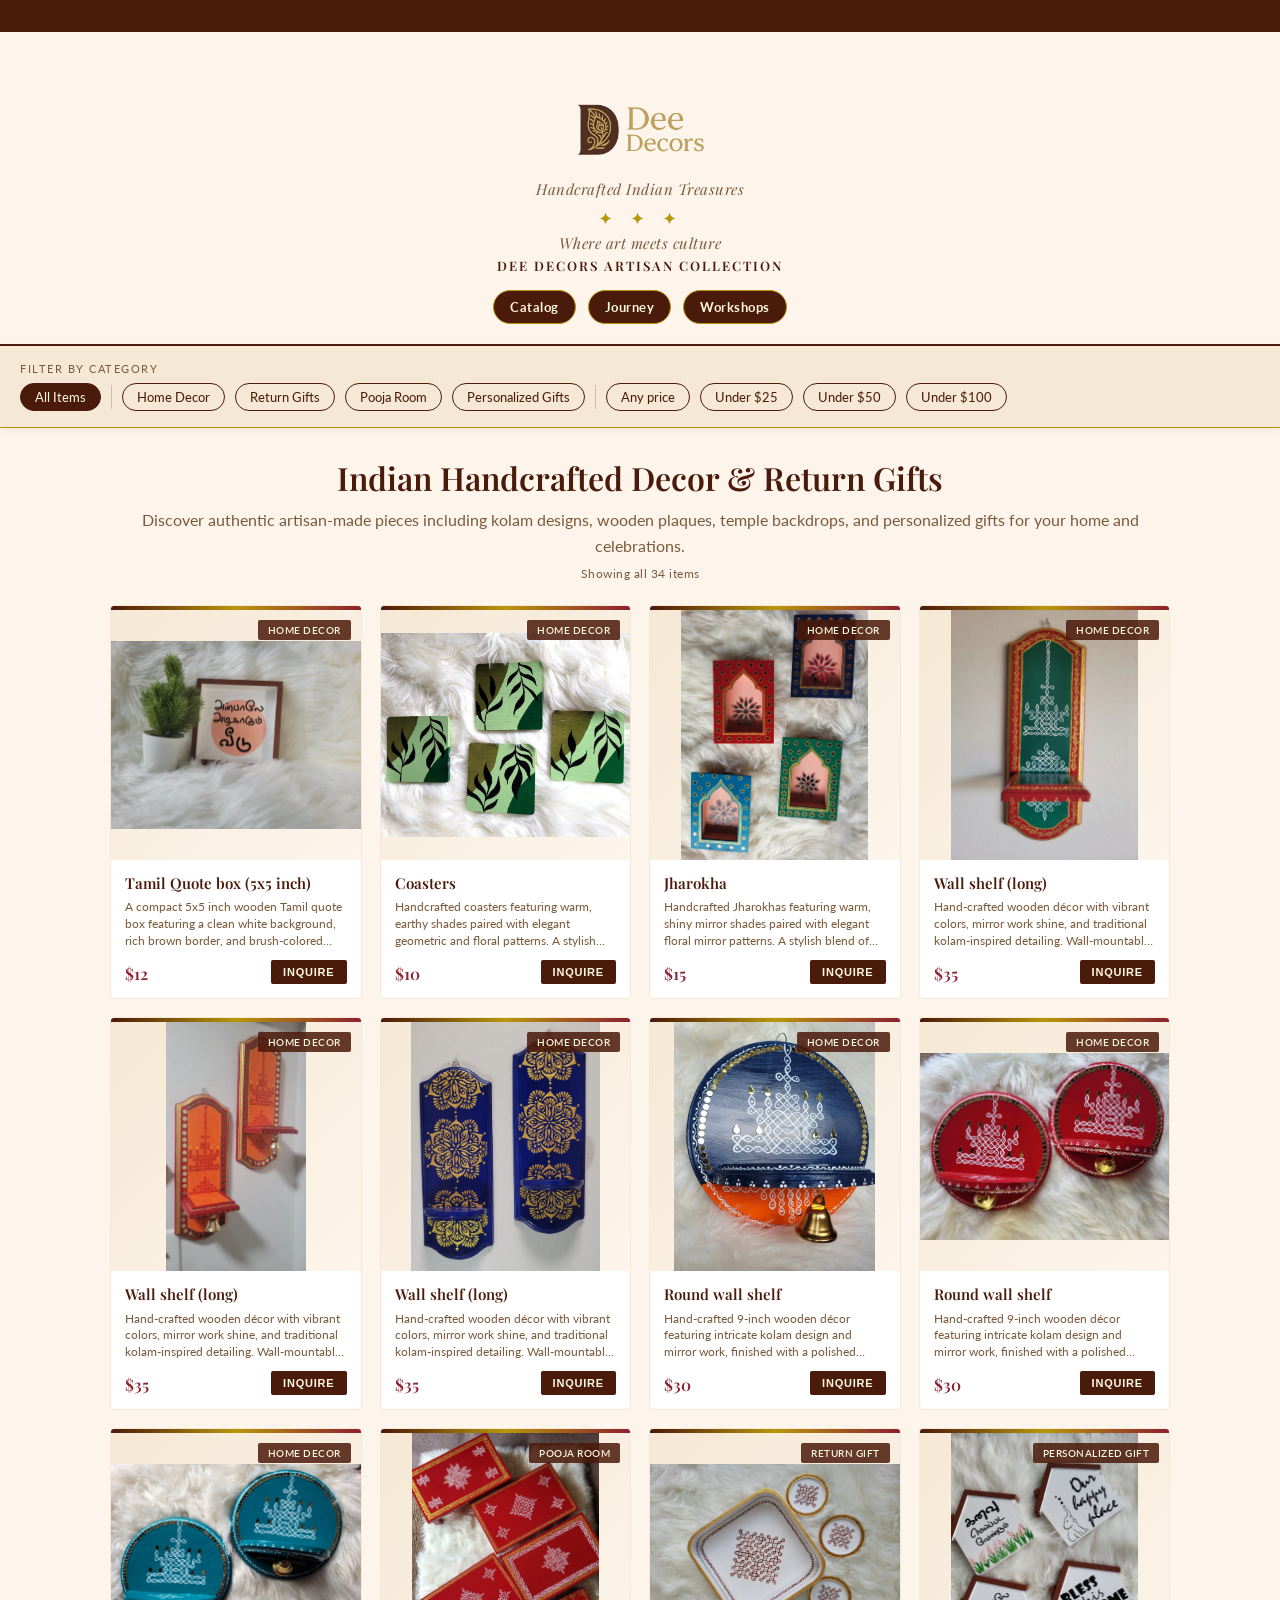
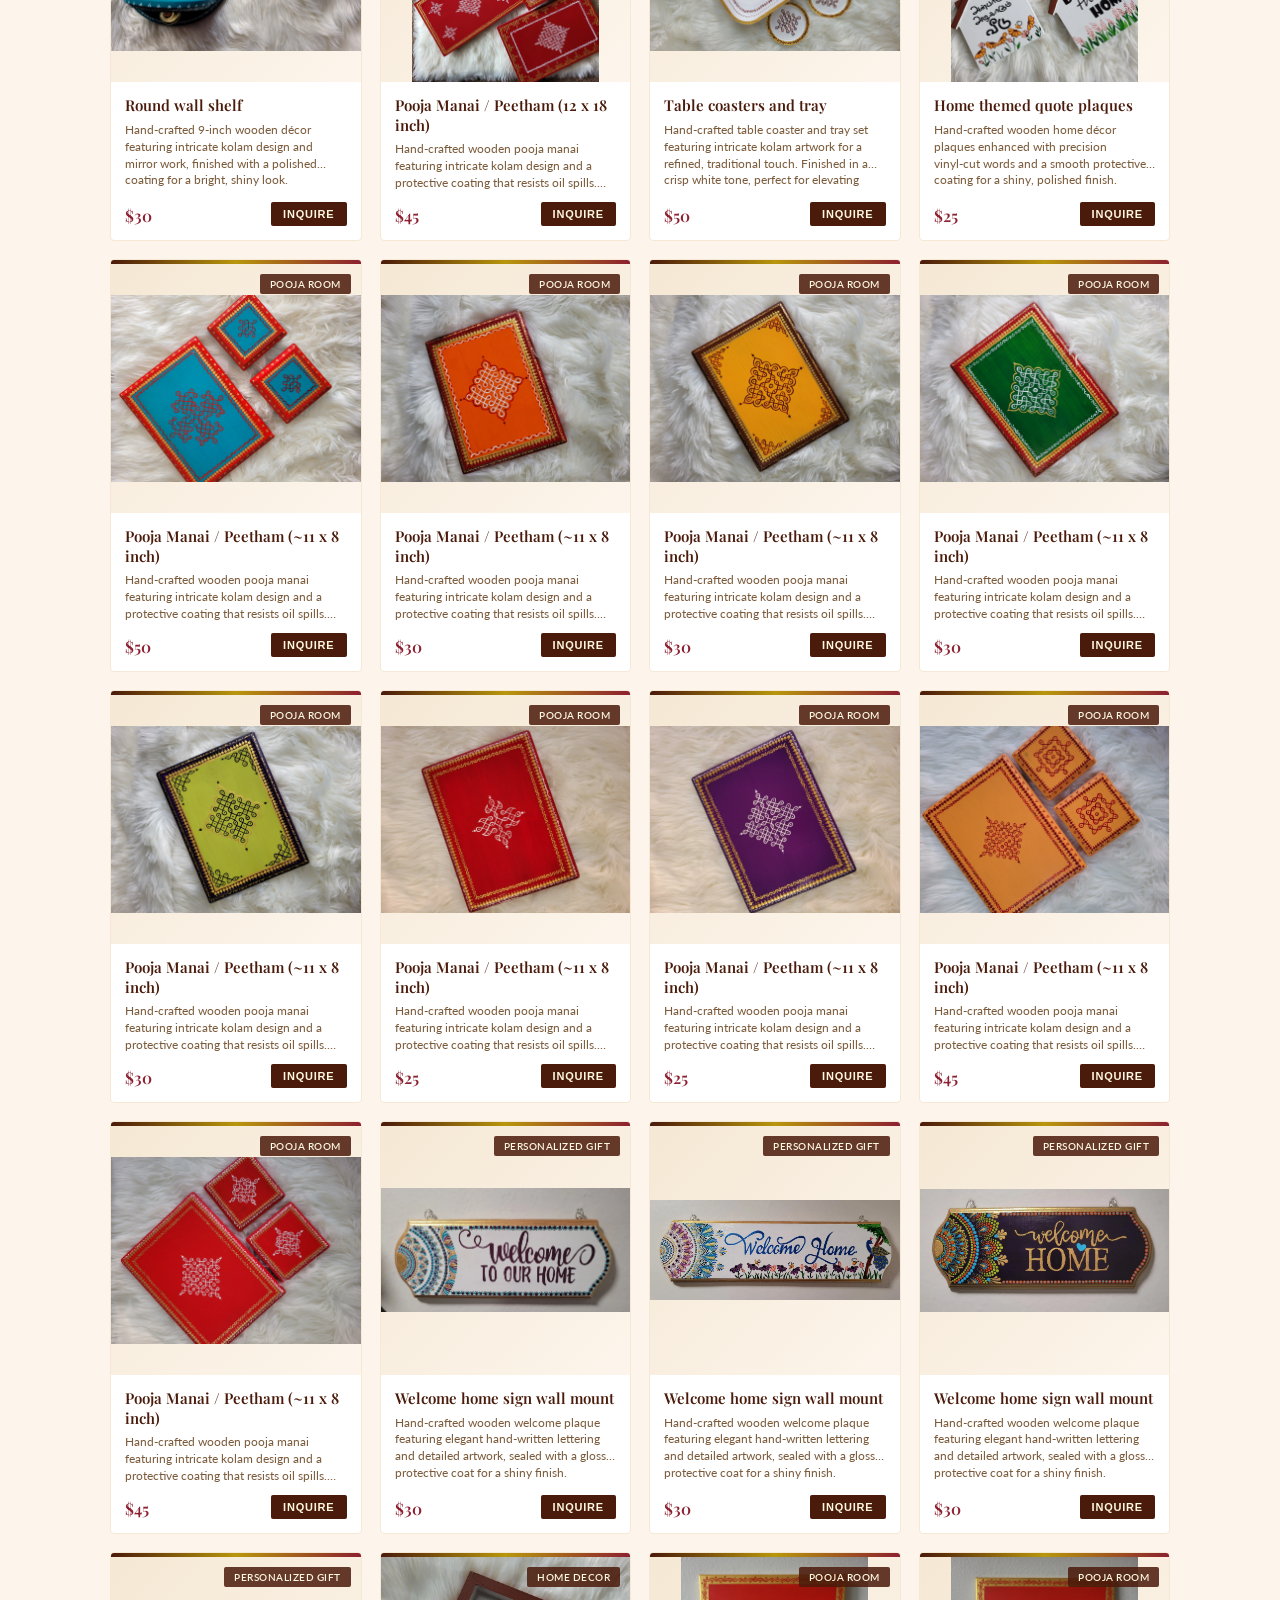
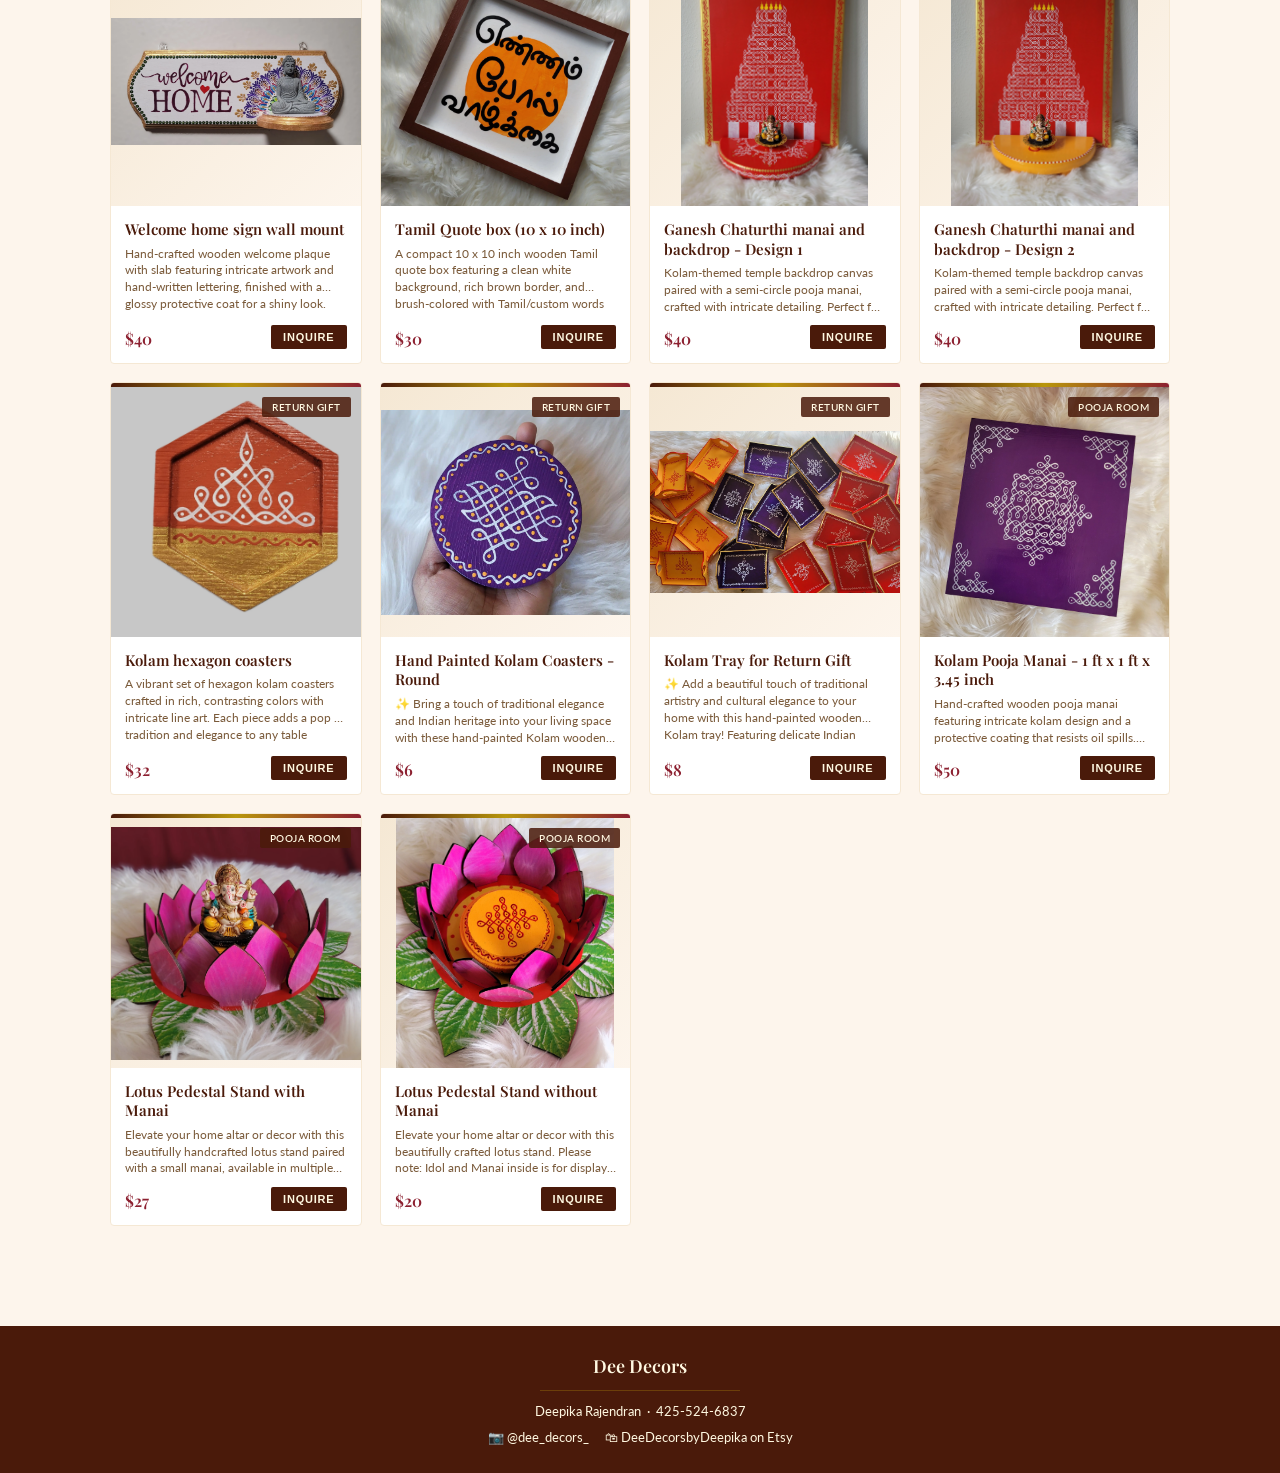
==== commit 783d2c09: "added lotus" ====
--- a/index.html
+++ b/index.html
@@ -1254,6 +1254,34 @@
           ],
           note: "Price per piece",
         },
+        {
+          name: "Lotus Pedestal Stand with Manai",
+          category: "pooja",
+          price: 27,
+          desc: "Elevate your home altar or decor with this beautifully handcrafted lotus stand paired with a small manai, available in multiple color options.\nPlease note: Idol is for display only and not included with the product.",
+          imgs: [
+            "pics/lotus_2.webp",
+            "pics/lotus_1.webp",
+            "pics/lotus_3.webp",
+            "pics/lotus_4.webp",
+            "pics/lotus_5.webp",
+          ],
+          note: "price per set",
+        },
+        {
+          name: "Lotus Pedestal Stand without Manai",
+          category: "pooja",
+          price: 20,
+          desc: "Elevate your home altar or decor with this beautifully crafted lotus stand.\nPlease note: Idol and Manai inside is for display only and not included with the product.",
+          imgs: [
+            "pics/lotus_4.webp",
+            "pics/lotus_5.webp",
+            "pics/lotus_1.webp",
+            "pics/lotus_2.webp",
+            "pics/lotus_3.webp",
+          ],
+          note: "price per piece",
+        },
       ];
 
       // ═══════════════════════════════════════════════════════
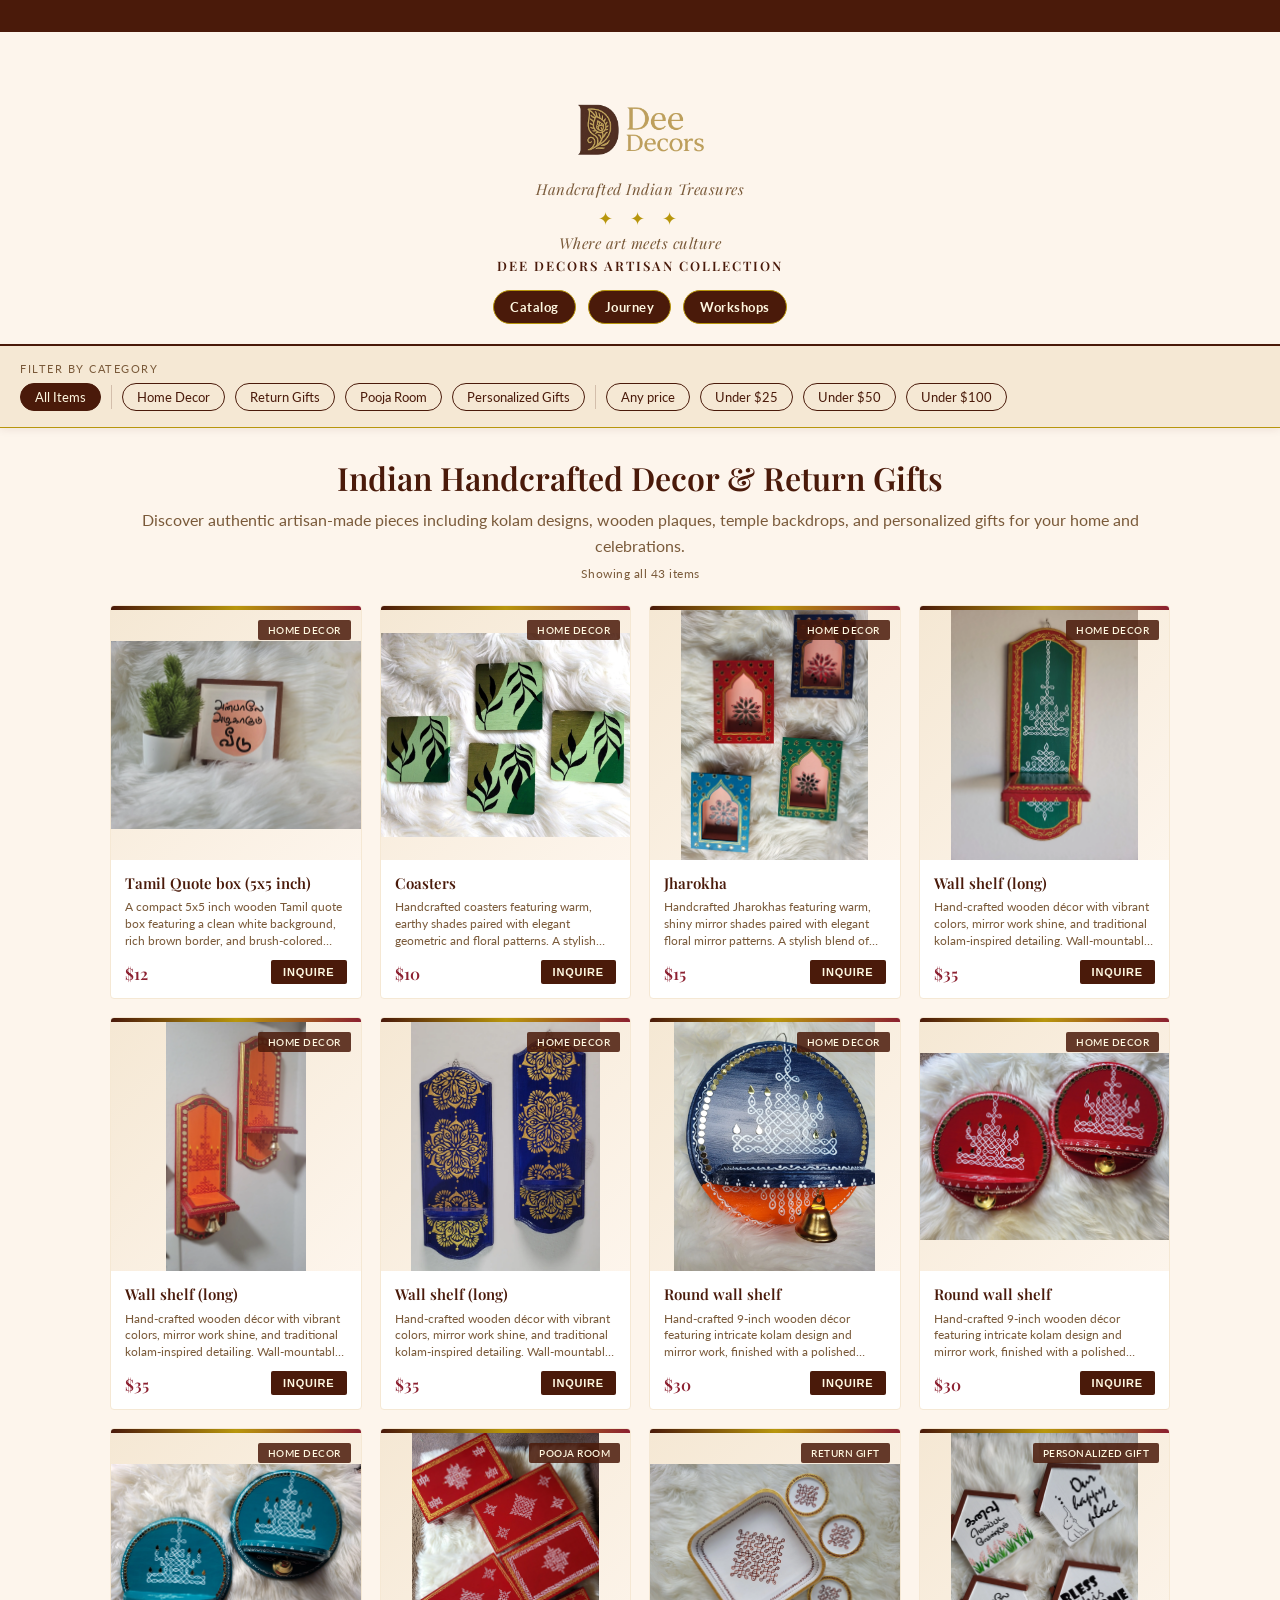
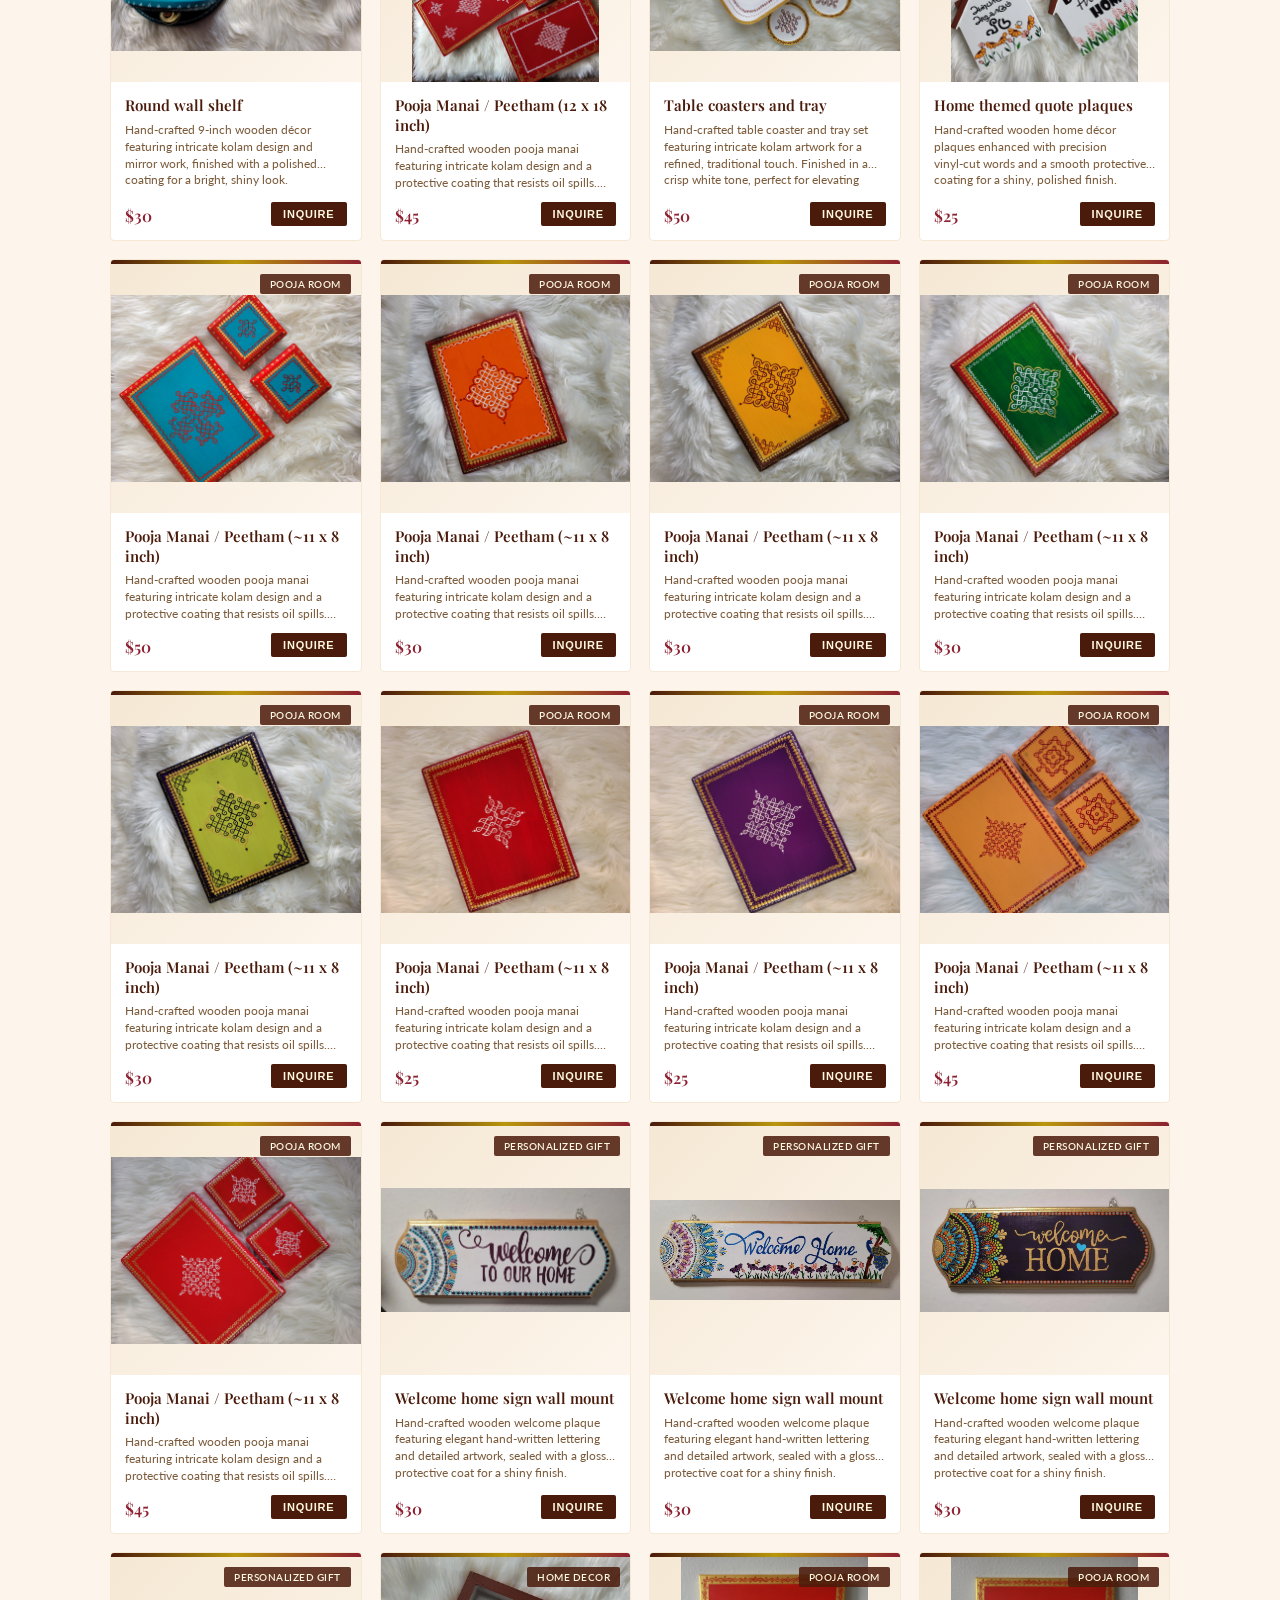
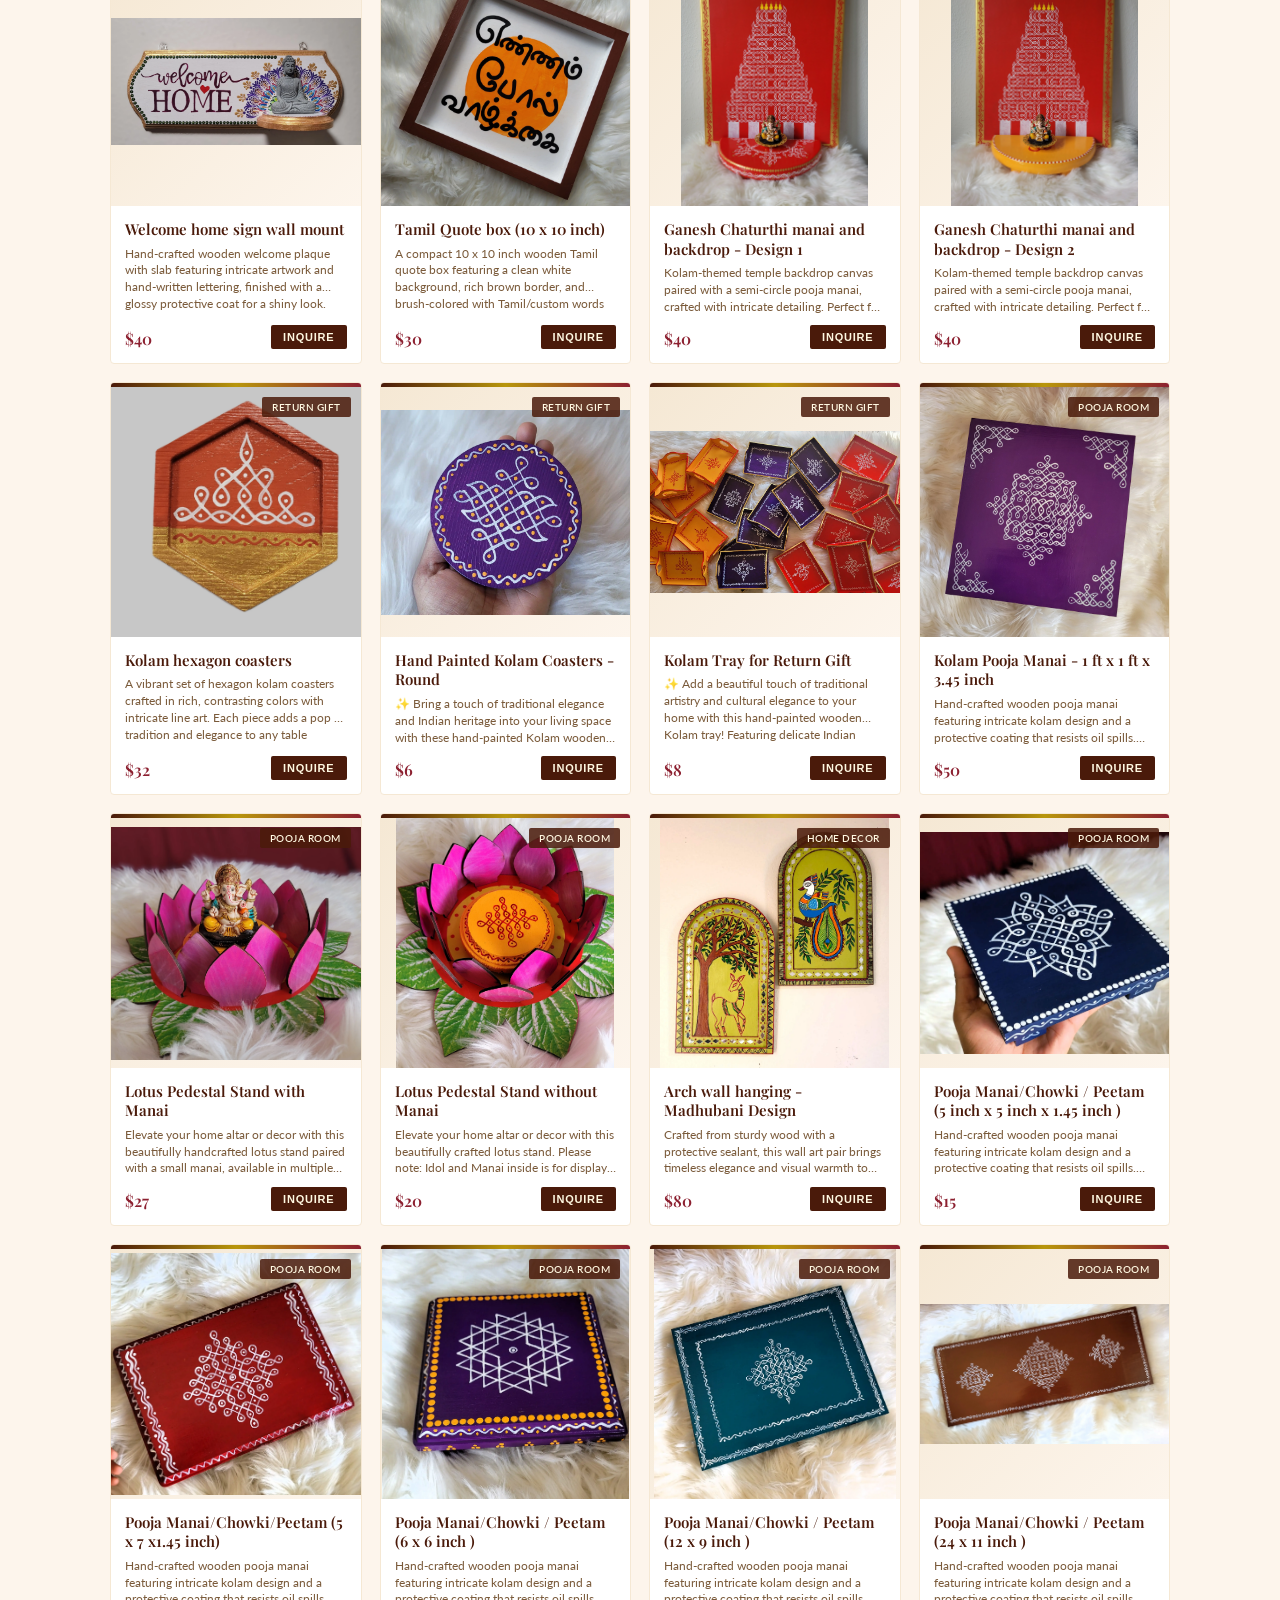
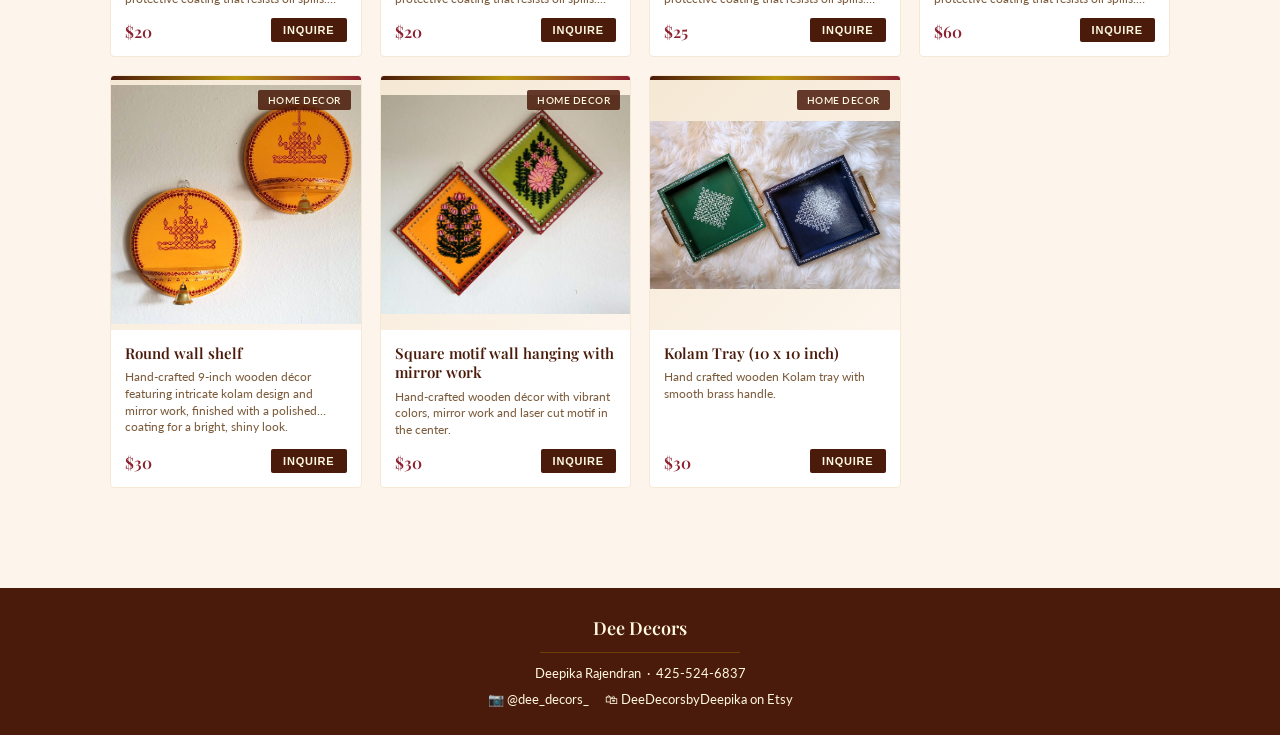
==== commit c0c347f2: "Updated products" ====
--- a/index.html
+++ b/index.html
@@ -1282,6 +1282,90 @@
           ],
           note: "price per piece",
         },
+        {
+          name: "Arch wall hanging - Madhubani Design",
+          category: "home",
+          price: 80,
+          desc: 'Crafted from sturdy wood with a protective sealant, this wall art pair brings timeless elegance and visual warmth to your home.\n\nDimension = 7.5" x 12"',
+          imgs: ["pics/ArchWH_1.webp"],
+          note: "price per set",
+        },
+        {
+          name: "Pooja Manai/Chowki / Peetam  (5 inch x 5 inch x 1.45 inch )",
+          category: "pooja",
+          price: 15,
+          desc: "Hand‑crafted wooden pooja manai featuring intricate kolam design and a protective coating that resists oil spills. Perfect for placing idols, offering both beauty and durability in daily rituals.",
+          imgs: [
+            "pics/manai5x5_1.webp",
+            "pics/manai5x5_2.webp",
+            "pics/manai5x5_3.webp",
+            "pics/manai5x5_4.webp",
+            "pics/manai5x5_5.webp",
+          ],
+          note: "price per piece",
+        },
+        {
+          name: "Pooja Manai/Chowki/Peetam (5 x 7 x1.45 inch)",
+          category: "pooja",
+          price: 20,
+          desc: "Hand‑crafted wooden pooja manai featuring intricate kolam design and a protective coating that resists oil spills. Perfect for placing idols, offering both beauty and durability in daily rituals.",
+          imgs: [
+            "pics/manai5x7_1.webp",
+            "pics/manai5x7_2.webp",
+            "pics/manai5x7_3.webp",
+            "pics/manai5x7_4.webp",
+            "pics/manai5x7_5.webp",
+          ],
+          note: "price per piece",
+        },
+        {
+          name: "Pooja Manai/Chowki / Peetam (6 x 6 inch )",
+          category: "pooja",
+          price: 20,
+          desc: "Hand‑crafted wooden pooja manai featuring intricate kolam design and a protective coating that resists oil spills. Perfect for placing idols, offering both beauty and durability in daily rituals.",
+          imgs: ["pics/manai6x6_1.webp", "pics/manai6x6_2.webp"],
+          note: "price per piece",
+        },
+        {
+          name: "Pooja Manai/Chowki / Peetam (12 x 9 inch )",
+          category: "pooja",
+          price: 25,
+          desc: "Hand‑crafted wooden pooja manai featuring intricate kolam design and a protective coating that resists oil spills. Perfect for placing idols, offering both beauty and durability in daily rituals.",
+          imgs: ["pics/manai12x9_1.webp", "pics/manai12x9_2.webp"],
+          note: "price per piece",
+        },
+        {
+          name: "Pooja Manai/Chowki / Peetam (24 x 11 inch )",
+          category: "pooja",
+          price: 60,
+          desc: "Hand‑crafted wooden pooja manai featuring intricate kolam design and a protective coating that resists oil spills. Perfect for placing idols, offering both beauty and durability in daily rituals.",
+          imgs: ["pics/manai24x11_1.webp", "pics/manai24x11_2.webp"],
+          note: "price per piece",
+        },
+        {
+          name: "Round wall shelf",
+          category: "home",
+          price: 30,
+          desc: "Hand‑crafted 9‑inch wooden décor featuring intricate kolam design and mirror work, finished with a polished coating for a bright, shiny look. Wall‑mountable and sturdy enough to hold 0.5 lb, making it both decorative and functional.",
+          imgs: ["pics/Round WH_1.webp"],
+          note: "price per piece",
+        },
+        {
+          name: "Square motif wall hanging with mirror work",
+          category: "home",
+          price: 30,
+          desc: "Hand‑crafted wooden décor with vibrant colors, mirror work and laser cut motif in the center.",
+          imgs: ["pics/square_motif_1.webp"],
+          note: "price per piece",
+        },
+        {
+          name: "Kolam Tray (10 x 10 inch)",
+          category: "home",
+          price: 30,
+          desc: "Hand crafted wooden Kolam tray with smooth brass handle.",
+          imgs: ["pics/tray10x10_1.webp", "pics/tray10x10_2.webp"],
+          note: "price per piece",
+        },
       ];
 
       // ═══════════════════════════════════════════════════════
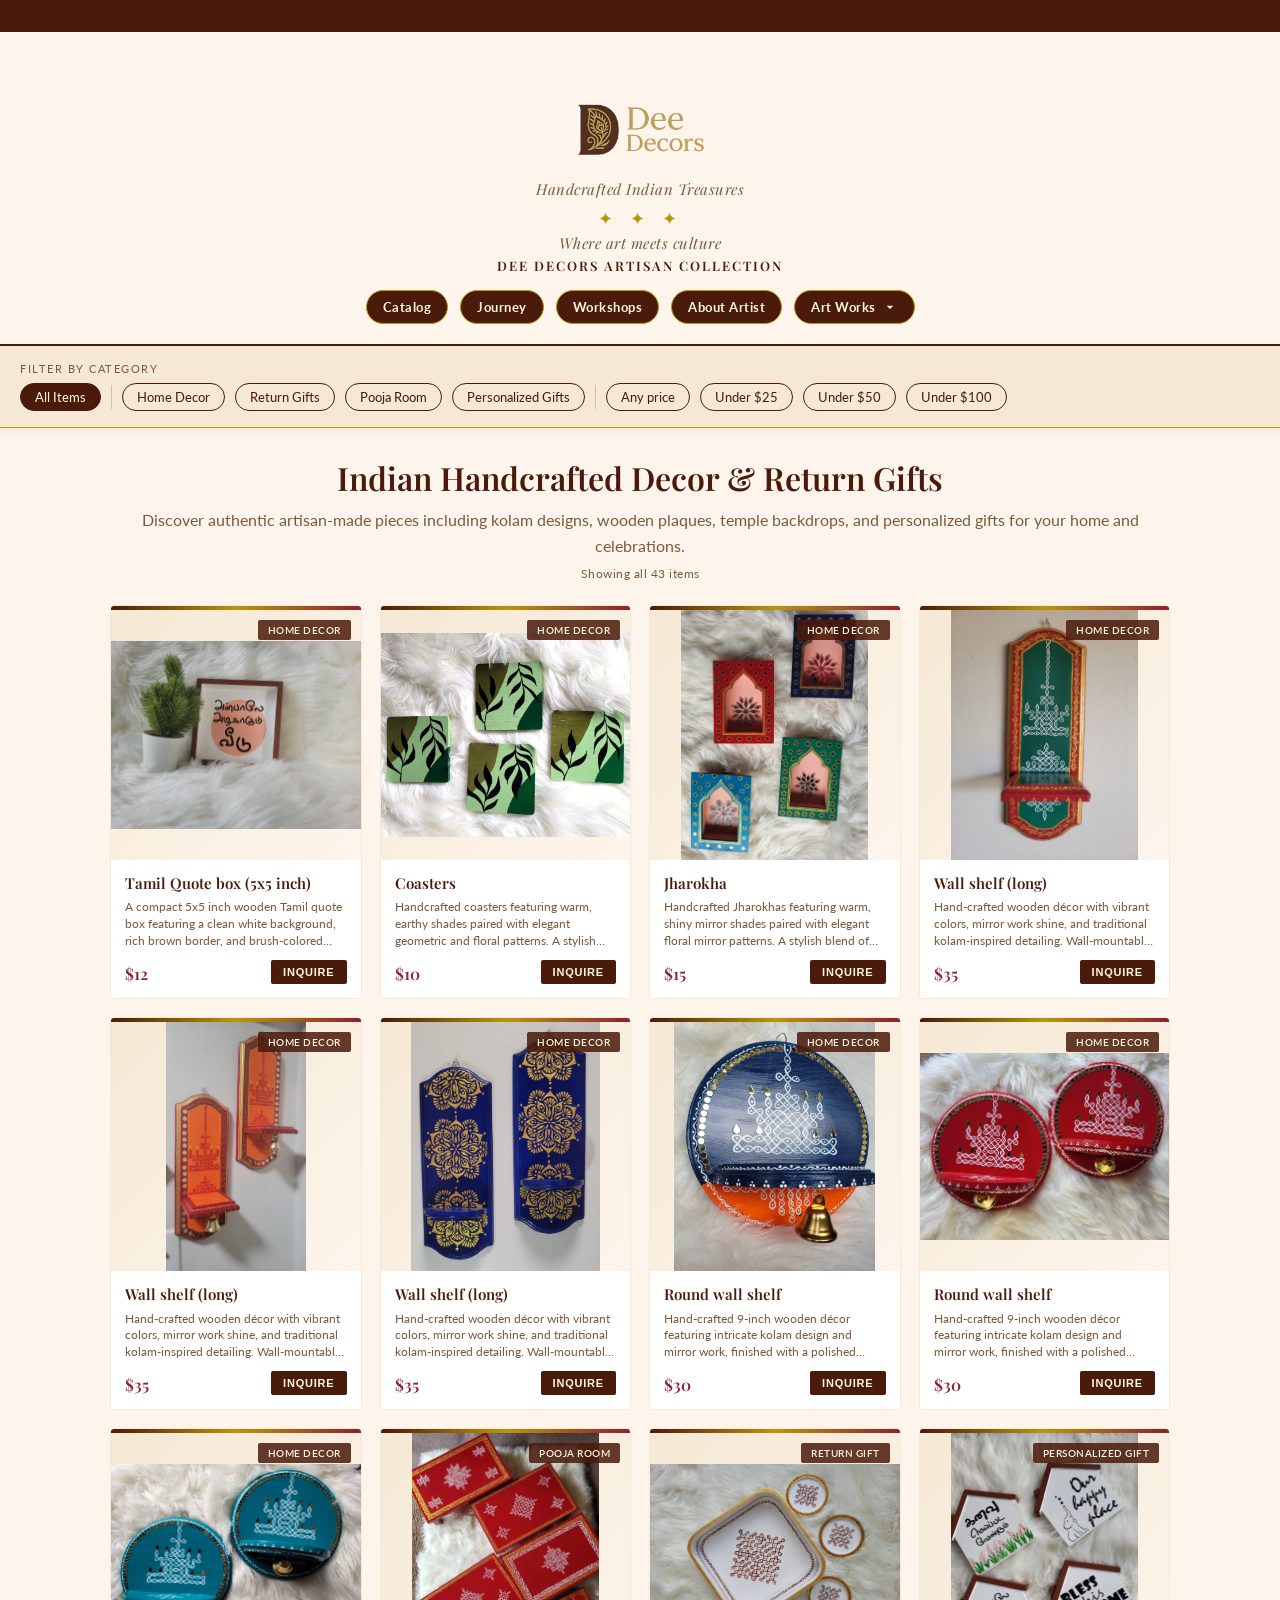
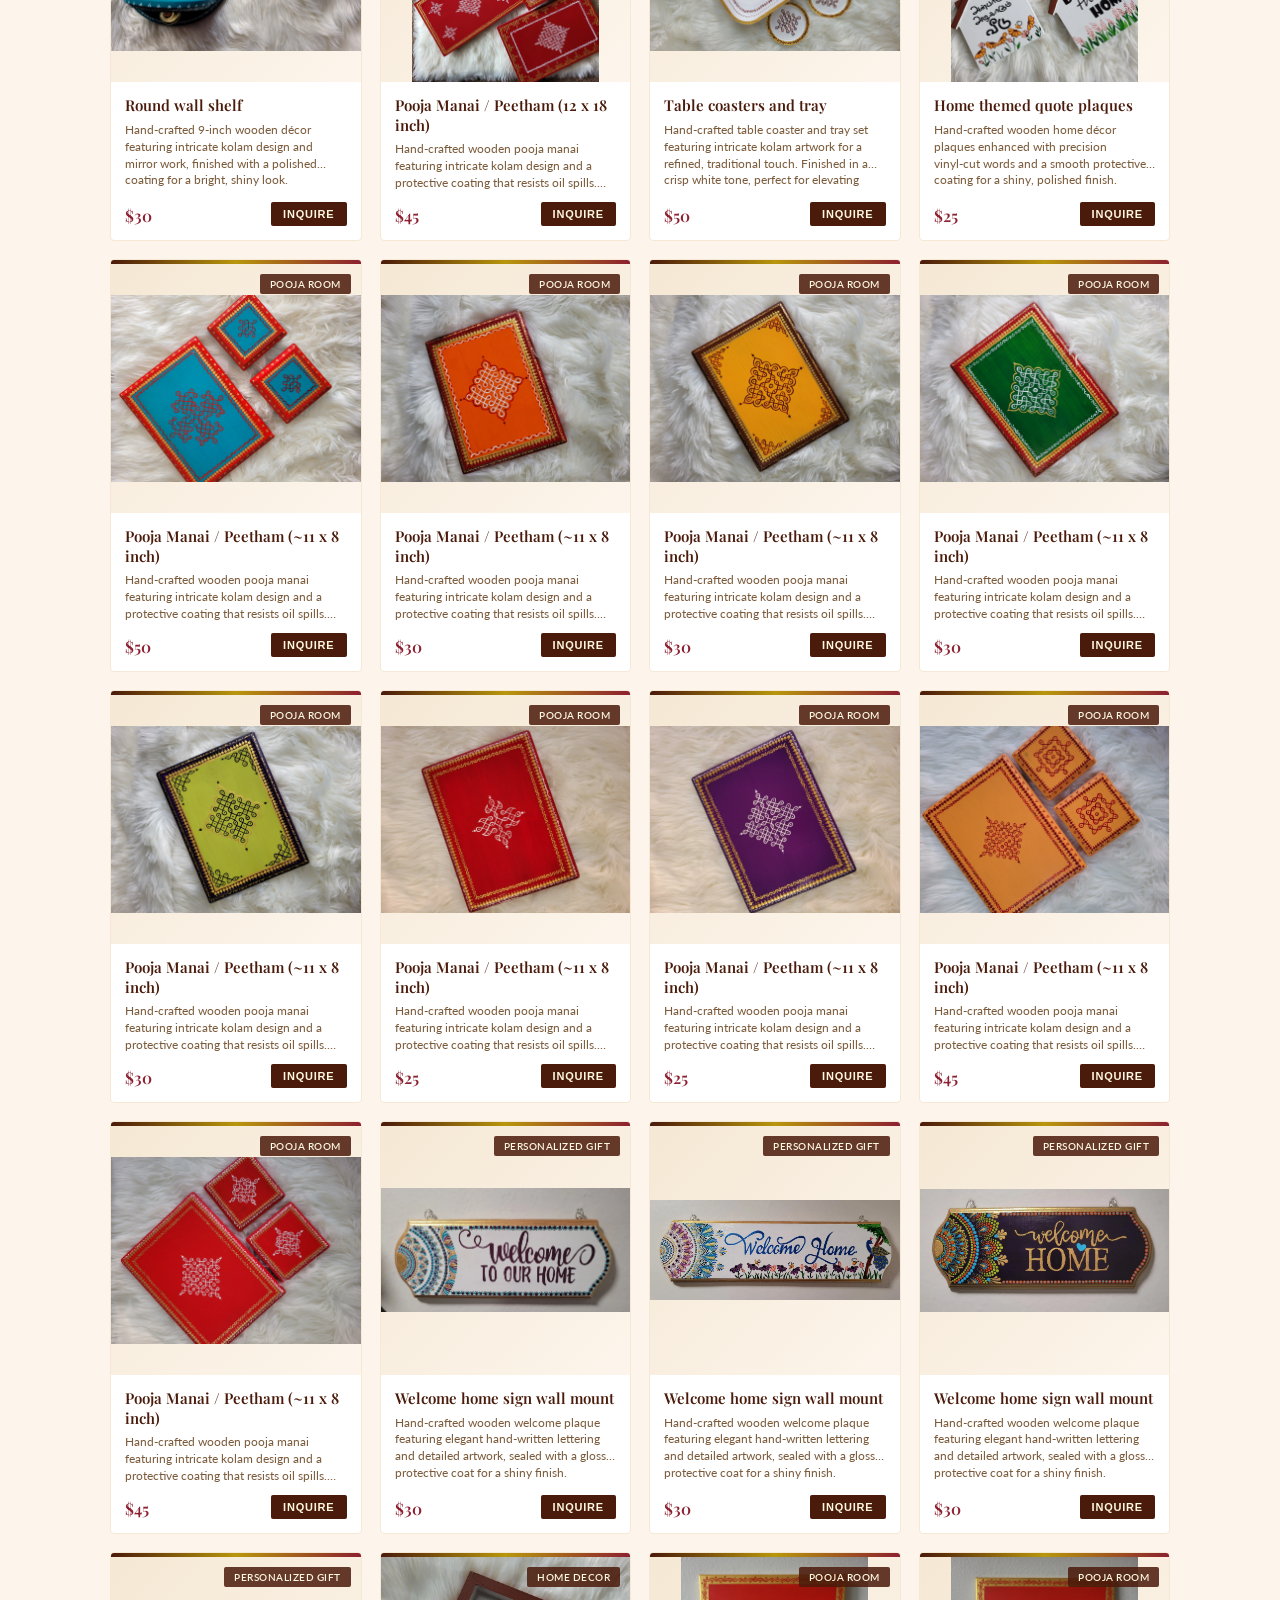
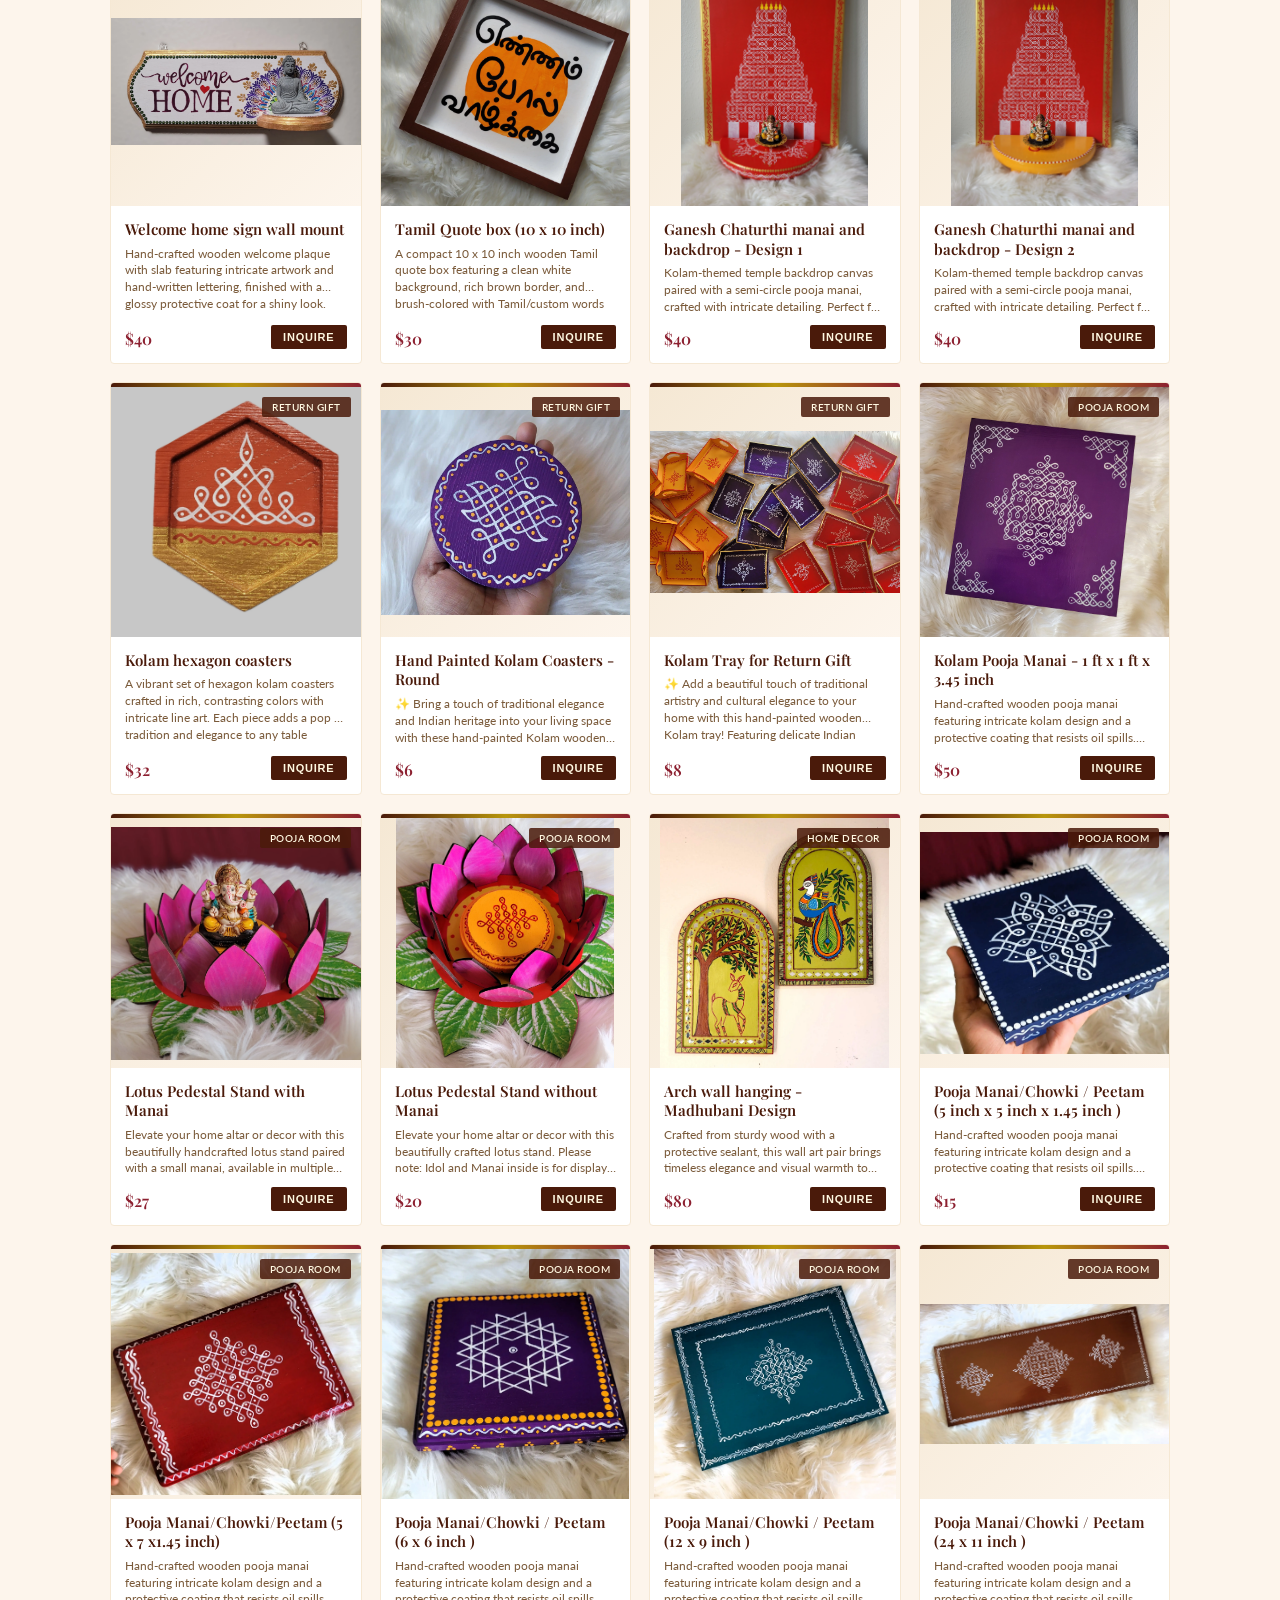
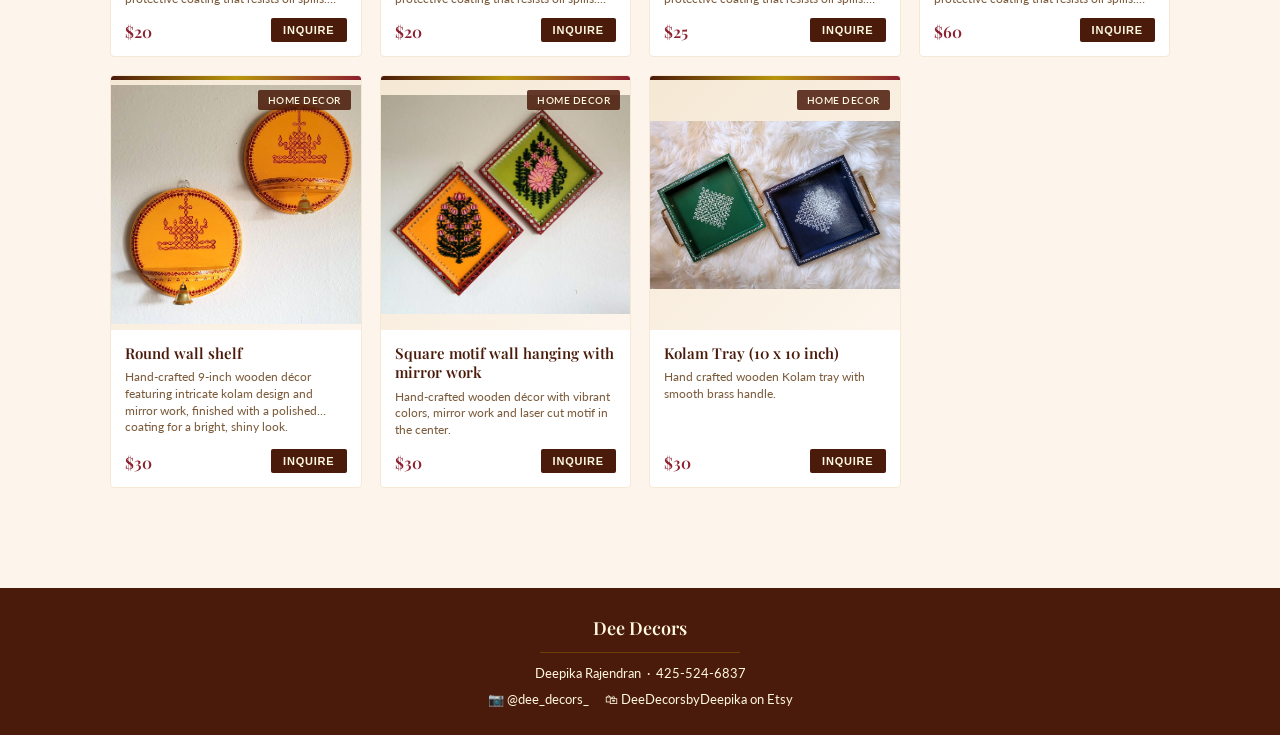
==== commit 3f81e15c: "Added Pointilism and overall updates to site" ====
--- a/index.html
+++ b/index.html
@@ -777,6 +777,86 @@
       .top-nav a:hover {
         background: var(--red-accent);
       }
+
+      /* ── NAVIGATION BUTTONS ──────────────────── */
+      .nav-button {
+        text-decoration: none;
+        color: #fff8e1;
+        background: var(--brown);
+        padding: 8px 16px;
+        border-radius: 20px;
+        border: 1px solid var(--gold);
+        font-size: 13px;
+        font-weight: 700;
+        letter-spacing: 0.5px;
+        cursor: pointer;
+        transition: background 0.15s;
+        font-family: "Lato", sans-serif;
+        display: inline-flex;
+        align-items: center;
+        gap: 6px;
+      }
+      .nav-button:hover {
+        background: var(--red-accent);
+      }
+
+      /* ── DROPDOWN CONTAINER ──────────────────– */
+      .nav-dropdown-container {
+        position: relative;
+        display: inline-block;
+      }
+
+      /* Dropdown Menu */
+      .nav-dropdown-menu {
+        position: absolute;
+        top: 100%;
+        left: 0;
+        background-color: var(--cream2);
+        border: 1px solid var(--cream);
+        border-radius: 4px;
+        margin-top: 4px;
+        min-width: 180px;
+        opacity: 0;
+        visibility: hidden;
+        transform: translateY(-8px);
+        transition: opacity 150ms ease-out, 
+                    visibility 150ms ease-out,
+                    transform 150ms ease-out;
+        z-index: 1000;
+        box-shadow: 0 2px 8px rgba(74, 26, 10, 0.07);
+      }
+
+      .nav-dropdown-menu.open {
+        opacity: 1;
+        visibility: visible;
+        transform: translateY(0);
+      }
+
+      /* Dropdown Items */
+      .dropdown-item {
+        display: block;
+        padding: 12px 16px;
+        color: var(--text);
+        text-decoration: none;
+        font-family: "Lato", sans-serif;
+        font-size: 16px;
+        transition: background-color 150ms ease-out;
+        border-radius: 4px;
+        margin: 4px;
+      }
+
+      .dropdown-item:hover {
+        background-color: var(--gold2);
+      }
+
+      /* Dropdown Arrow Icon */
+      .dropdown-arrow {
+        transition: transform 150ms ease-out;
+      }
+
+      .nav-dropdown-container.active .dropdown-arrow {
+        transform: rotate(180deg);
+      }
     </style>
   </head>
   <body>
@@ -803,6 +883,21 @@
         <a href="./">Catalog</a>
         <a href="journey.html">Journey</a>
         <a href="workshops.html">Workshops</a>
+        <a href="about-artist.html">About Artist</a>
+        <div class="nav-dropdown-container">
+          <button class="nav-button art-works-toggle" aria-label="Toggle Art Works menu">
+            Art Works
+            <svg class="dropdown-arrow" viewBox="0 0 24 24" width="16" height="16">
+              <path d="M7 10l5 5 5-5z" fill="currentColor"/>
+            </svg>
+          </button>
+          
+          <div class="nav-dropdown-menu" id="artWorksDropdown">
+            <!-- <a href="traditional-arts.html" class="dropdown-item">Traditional Arts</a>
+            <a href="pointilism.html" class="dropdown-item">Pointilism</a> -->
+            <a href="dot-mandala.html" class="dropdown-item">Dot Mandala</a>
+          </div>
+        </div>
       </div>
     </header>
 
@@ -1560,5 +1655,6 @@
         >
       </div>
     </footer>
+    <script src="js/navigation.js"></script>
   </body>
 </html>
